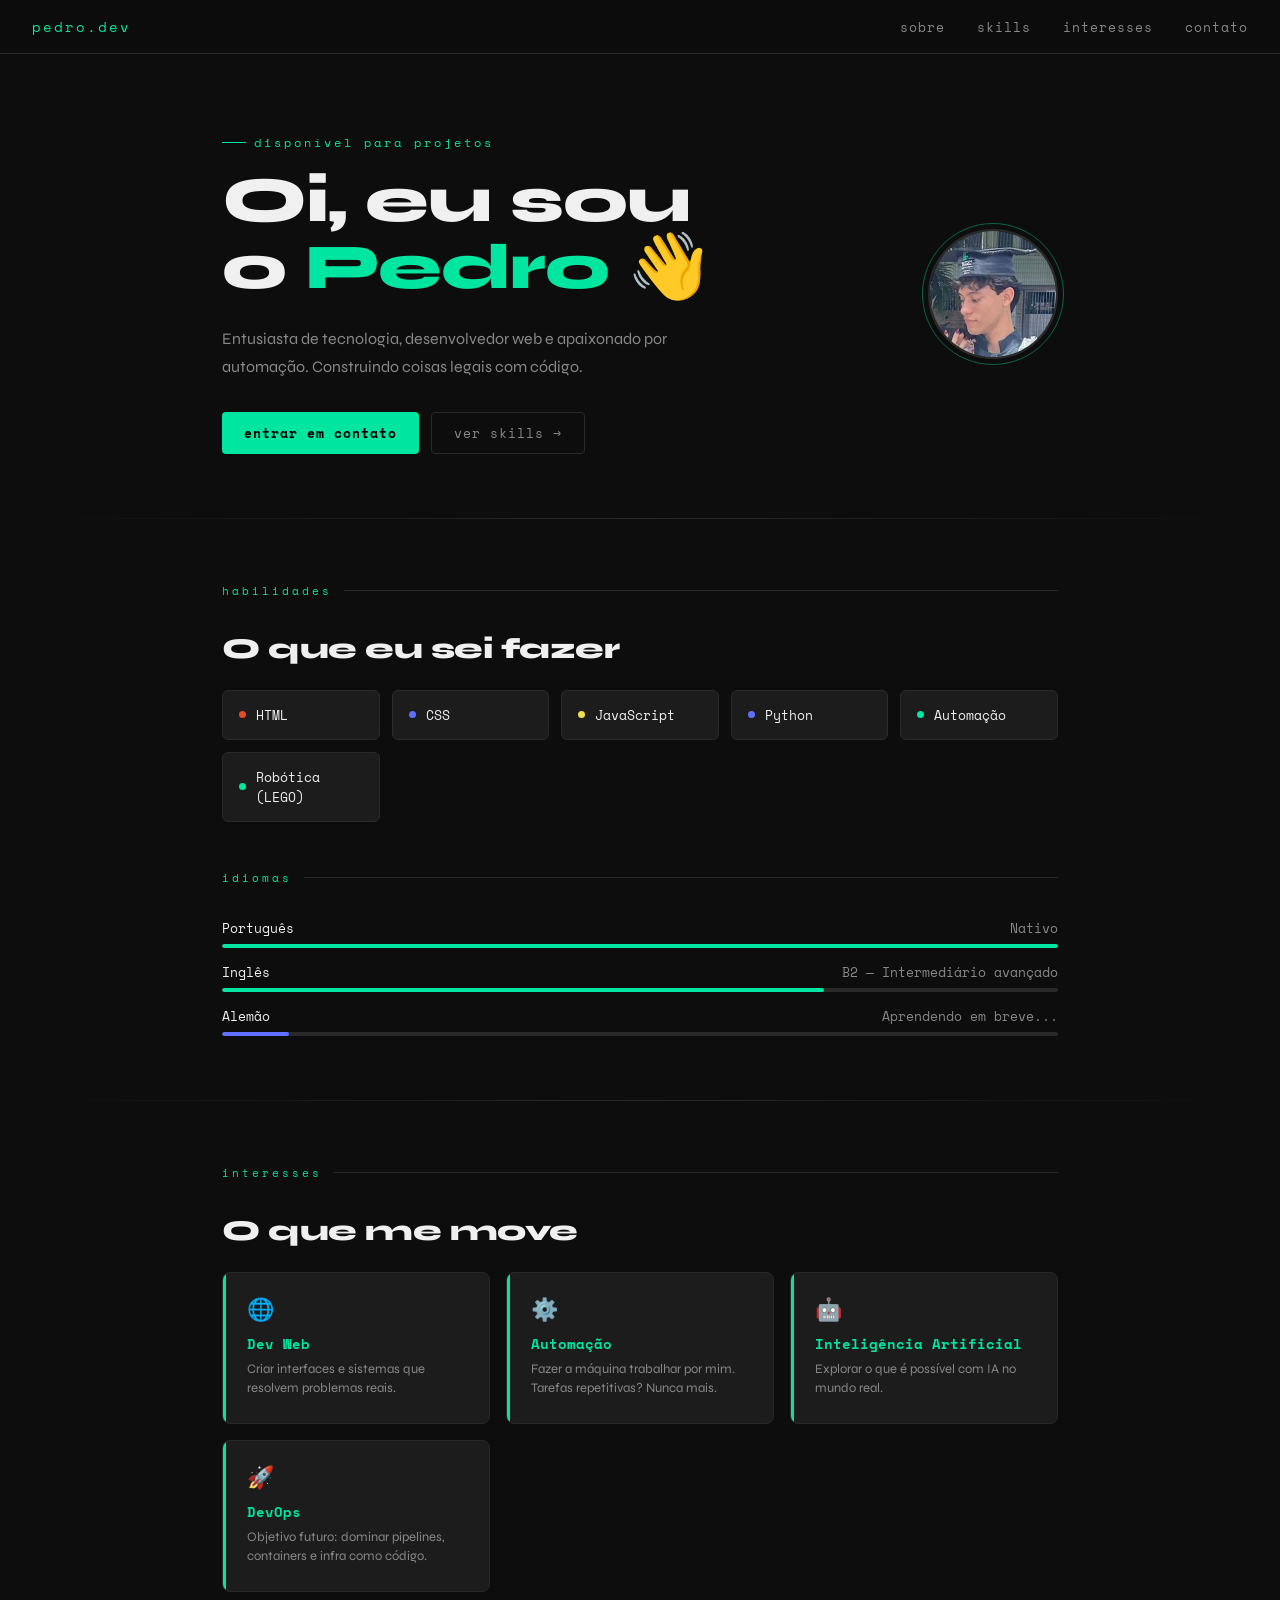
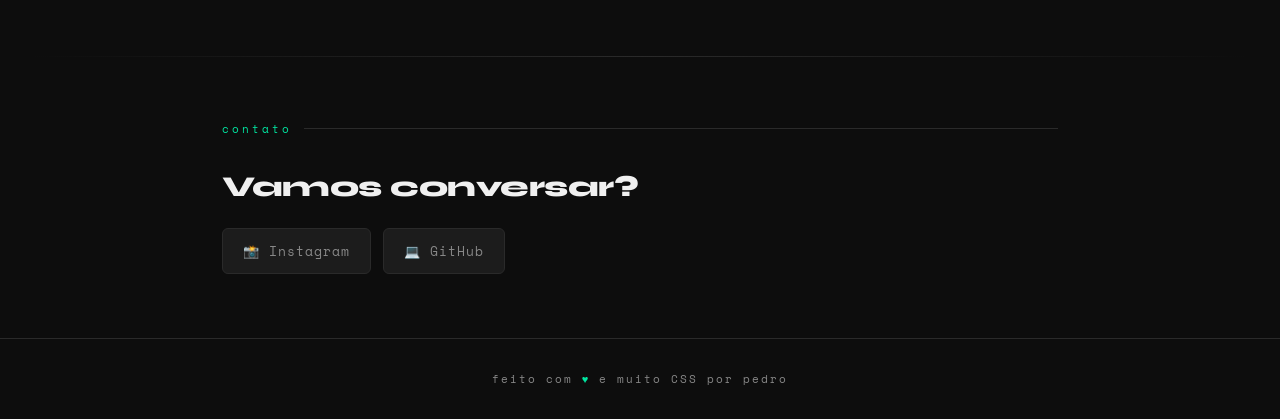
==== index.html @ e32e8731 "criaçao do p" ====
<!DOCTYPE html>
<html lang="pt-BR">
<head>
<meta charset="UTF-8">
<meta name="viewport" content="width=device-width, initial-scale=1.0">
<title>Pedro | Dev & Automação</title>
<link rel="stylesheet" href="aparencia.css">
<link href="https://fonts.googleapis.com/css2?family=Space+Mono:wght@400;700&family=Syne:wght@400;700;800&display=swap" rel="stylesheet">
</head>
<body>
 
<nav>
  <div class="nav-logo">pedro.dev</div>
  <ul class="nav-links">
    <li><a href="#sobre">sobre</a></li>
    <li><a href="#skills">skills</a></li>
    <li><a href="#interesses">interesses</a></li>
    <li><a href="#contato">contato</a></li>
  </ul>
</nav>
 
<div class="hero" id="sobre">
  <div>
    <div class="hero-tag">disponível para projetos</div>
    <h1>Oi, eu sou<br>o <span>Pedro</span> 👋</h1>
    <p class="hero-desc">Entusiasta de tecnologia, desenvolvedor web e apaixonado por automação. Construindo coisas legais com código.</p>
    <div class="btn-group">
      <a href="#contato" class="btn btn-primary">entrar em contato</a>
      <a href="#skills" class="btn btn-ghost">ver skills →</a>
    </div>
  </div>
  <div class="avatar-wrap">
    <!-- Troca o div abaixo por: <img src="sua-foto.jpg" alt="Pedro" class="avatar"> -->
    <img src="foto minha.png" alt="Pedro" class="avatar">
  </div>
</div>
 
<div class="divider"></div>
 
<section id="skills">
  <div class="section-label">habilidades</div>
  <h2>O que eu sei fazer</h2>
  <div class="skills-grid">
    <div class="skill-chip"><span class="skill-dot red"></span>HTML</div>
    <div class="skill-chip"><span class="skill-dot blue"></span>CSS</div>
    <div class="skill-chip"><span class="skill-dot yellow"></span>JavaScript</div>
    <div class="skill-chip"><span class="skill-dot blue"></span>Python</div>
    <div class="skill-chip"><span class="skill-dot"></span>Automação</div>
    <div class="skill-chip"><span class="skill-dot"></span>Robótica (LEGO)</div>
  </div>
 
  <div style="margin-top:3rem;">
    <div class="section-label">idiomas</div>
    <div class="lang-bar-wrap">
      <div class="lang-item">
        <div class="lang-meta">
          <span class="lang-name">Português</span>
          <span class="lang-level">Nativo</span>
        </div>
        <div class="lang-track"><div class="lang-fill" style="width:100%"></div></div>
      </div>
      <div class="lang-item">
        <div class="lang-meta">
          <span class="lang-name">Inglês</span>
          <span class="lang-level">B2 — Intermediário avançado</span>
        </div>
        <div class="lang-track"><div class="lang-fill" style="width:72%"></div></div>
      </div>
      <div class="lang-item">
        <div class="lang-meta">
          <span class="lang-name">Alemão</span>
          <span class="lang-level">Aprendendo em breve...</span>
        </div>
        <div class="lang-track"><div class="lang-fill blue" style="width:8%"></div></div>
      </div>
    </div>
  </div>
</section>
 
<div class="divider"></div>
 
<section id="interesses">
  <div class="section-label">interesses</div>
  <h2>O que me move</h2>
  <div class="interests-grid">
    <div class="interest-card">
      <div class="interest-icon">🌐</div>
      <h3>Dev Web</h3>
      <p>Criar interfaces e sistemas que resolvem problemas reais.</p>
    </div>
    <div class="interest-card">
      <div class="interest-icon">⚙️</div>
      <h3>Automação</h3>
      <p>Fazer a máquina trabalhar por mim. Tarefas repetitivas? Nunca mais.</p>
    </div>
    <div class="interest-card">
      <div class="interest-icon">🤖</div>
      <h3>Inteligência Artificial</h3>
      <p>Explorar o que é possível com IA no mundo real.</p>
    </div>
    <div class="interest-card">
      <div class="interest-icon">🚀</div>
      <h3>DevOps</h3>
      <p>Objetivo futuro: dominar pipelines, containers e infra como código.</p>
    </div>
  </div>
</section>
 
<div class="divider"></div>
 
<section id="contato">
  <div class="section-label">contato</div>
  <h2>Vamos conversar?</h2>
  <div class="contact-grid">
    <!-- Troca o href pelo seu link real -->
    <a href="https://www.instagram.com/peedroyx/" class="contact-link">
      📸 Instagram
    </a>
    <a href="https://github.com/byPeddro" class="contact-link">
      💻 GitHub
    </a>
  </div>
</section>
 
<footer>
  feito com <span>♥</span> e muito CSS por pedro
</footer>
 
</body>
</html>
---- aparencia.css ----
*, *::before, *::after { margin: 0; padding: 0; box-sizing: border-box; }
 
  :root {
    --bg: #0d0d0d;
    --surface: #161616;
    --card: #1c1c1c;
    --border: #2a2a2a;
    --accent: #00e5a0;
    --accent2: #5f6fff;
    --text: #f0f0f0;
    --muted: #888;
    --mono: 'Space Mono', monospace;
    --sans: 'Syne', sans-serif;
  }
 
  body {
    background: var(--bg);
    color: var(--text);
    font-family: var(--sans);
    min-height: 100vh;
  }
 
  nav {
    position: sticky;
    top: 0;
    z-index: 100;
    background: rgba(13,13,13,0.85);
    backdrop-filter: blur(12px);
    border-bottom: 1px solid var(--border);
    padding: 1rem 2rem;
    display: flex;
    align-items: center;
    justify-content: space-between;
  }
 
  .nav-logo {
    font-family: var(--mono);
    font-size: 14px;
    color: var(--accent);
    letter-spacing: 2px;
  }
 
  .nav-links {
    display: flex;
    gap: 2rem;
    list-style: none;
  }
 
  .nav-links a {
    color: var(--muted);
    text-decoration: none;
    font-size: 13px;
    font-family: var(--mono);
    letter-spacing: 1px;
    transition: color 0.2s;
  }
 
  .nav-links a:hover { color: var(--accent); }
 
  .hero {
    padding: 5rem 2rem 4rem;
    max-width: 900px;
    margin: 0 auto;
    display: grid;
    grid-template-columns: 1fr auto;
    gap: 3rem;
    align-items: center;
  }
 
  .hero-tag {
    font-family: var(--mono);
    font-size: 12px;
    color: var(--accent);
    letter-spacing: 3px;
    margin-bottom: 1rem;
    display: flex;
    align-items: center;
    gap: 8px;
  }
 
  .hero-tag::before {
    content: '';
    width: 24px;
    height: 1px;
    background: var(--accent);
    display: inline-block;
  }
 
  h1 {
    font-size: clamp(2.5rem, 6vw, 4rem);
    font-weight: 800;
    line-height: 1.05;
    letter-spacing: -1px;
    margin-bottom: 1.5rem;
  }
 
  h1 span { color: var(--accent); }
 
  .hero-desc {
    color: var(--muted);
    font-size: 16px;
    line-height: 1.7;
    max-width: 480px;
    margin-bottom: 2rem;
  }
 
  .avatar-wrap { position: relative; }
 
  .avatar-wrap::before {
    content: '';
    position: absolute;
    inset: -6px;
    border: 1.5px solid var(--accent);
    border-radius: 50%;
    opacity: 0.4;
    animation: pulse 3s ease-in-out infinite;
  }
 
  @keyframes pulse {
    0%, 100% { transform: scale(1); opacity: 0.4; }
    50% { transform: scale(1.04); opacity: 0.8; }
  }
 
  .avatar {
    width: 130px;
    height: 130px;
    border-radius: 50%;
    object-fit: cover;
    border: 2px solid var(--border);
    display: block;
  }
 
  .avatar-placeholder {
    width: 130px;
    height: 130px;
    border-radius: 50%;
    background: var(--card);
    border: 2px solid var(--border);
    display: flex;
    align-items: center;
    justify-content: center;
    font-size: 40px;
    font-weight: 800;
    color: var(--accent);
    font-family: var(--mono);
  }
 
  .btn-group {
    display: flex;
    gap: 12px;
    flex-wrap: wrap;
  }
 
  .btn {
    display: inline-flex;
    align-items: center;
    gap: 8px;
    padding: 10px 22px;
    border-radius: 4px;
    font-family: var(--mono);
    font-size: 13px;
    letter-spacing: 1px;
    text-decoration: none;
    transition: all 0.2s;
    cursor: pointer;
    border: none;
  }
 
  .btn-primary {
    background: var(--accent);
    color: #000;
    font-weight: 700;
  }
 
  .btn-primary:hover {
    background: #00ffb3;
    transform: translateY(-1px);
  }
 
  .btn-ghost {
    background: transparent;
    color: var(--muted);
    border: 1px solid var(--border);
  }
 
  .btn-ghost:hover {
    border-color: var(--accent);
    color: var(--accent);
    transform: translateY(-1px);
  }
 
  .divider {
    height: 1px;
    background: linear-gradient(to right, transparent, var(--border), transparent);
    margin: 0 2rem;
  }
 
  section {
    max-width: 900px;
    margin: 0 auto;
    padding: 4rem 2rem;
  }
 
  .section-label {
    font-family: var(--mono);
    font-size: 11px;
    color: var(--accent);
    letter-spacing: 3px;
    margin-bottom: 2rem;
    display: flex;
    align-items: center;
    gap: 12px;
  }
 
  .section-label::after {
    content: '';
    flex: 1;
    height: 1px;
    background: var(--border);
  }
 
  h2 {
    font-size: 1.8rem;
    font-weight: 800;
    margin-bottom: 1.5rem;
    letter-spacing: -0.5px;
  }
 
  .skills-grid {
    display: grid;
    grid-template-columns: repeat(auto-fit, minmax(140px, 1fr));
    gap: 12px;
  }
 
  .skill-chip {
    background: var(--card);
    border: 1px solid var(--border);
    border-radius: 6px;
    padding: 14px 16px;
    font-family: var(--mono);
    font-size: 13px;
    color: var(--text);
    display: flex;
    align-items: center;
    gap: 10px;
    transition: border-color 0.2s, transform 0.2s;
  }
 
  .skill-chip:hover {
    border-color: var(--accent);
    transform: translateY(-2px);
  }
 
  .skill-dot {
    width: 7px;
    height: 7px;
    border-radius: 50%;
    background: var(--accent);
    flex-shrink: 0;
  }
 
  .skill-dot.blue { background: var(--accent2); }
  .skill-dot.yellow { background: #f0db4f; }
  .skill-dot.red { background: #e34c26; }
 
  .interests-grid {
    display: grid;
    grid-template-columns: repeat(auto-fit, minmax(220px, 1fr));
    gap: 16px;
  }
 
  .interest-card {
    background: var(--card);
    border: 1px solid var(--border);
    border-radius: 8px;
    padding: 1.5rem;
    transition: border-color 0.2s, transform 0.2s;
    position: relative;
    overflow: hidden;
  }
 
  .interest-card::before {
    content: '';
    position: absolute;
    top: 0; left: 0;
    width: 3px;
    height: 100%;
    background: var(--accent);
  }
 
  .interest-card:hover {
    border-color: var(--accent);
    transform: translateY(-2px);
  }
 
  .interest-icon { font-size: 22px; margin-bottom: 10px; }
 
  .interest-card h3 {
    font-size: 14px;
    font-weight: 700;
    margin-bottom: 6px;
    font-family: var(--mono);
    color: var(--accent);
  }
 
  .interest-card p {
    font-size: 13px;
    color: var(--muted);
    line-height: 1.5;
  }
 
  .lang-bar-wrap {
    display: flex;
    flex-direction: column;
    gap: 14px;
  }
 
  .lang-item { display: flex; flex-direction: column; gap: 6px; }
 
  .lang-meta {
    display: flex;
    justify-content: space-between;
    font-family: var(--mono);
    font-size: 13px;
  }
 
  .lang-name { color: var(--text); }
  .lang-level { color: var(--muted); }
 
  .lang-track {
    height: 4px;
    background: var(--border);
    border-radius: 2px;
    overflow: hidden;
  }
 
  .lang-fill {
    height: 100%;
    border-radius: 2px;
    background: var(--accent);
    transform-origin: left;
    animation: fillIn 1s ease forwards;
  }
 
  .lang-fill.blue { background: var(--accent2); }
 
  @keyframes fillIn {
    from { transform: scaleX(0); }
    to { transform: scaleX(1); }
  }
 
  .contact-grid {
    display: flex;
    gap: 12px;
    flex-wrap: wrap;
  }
 
  .contact-link {
    display: inline-flex;
    align-items: center;
    gap: 10px;
    padding: 12px 20px;
    background: var(--card);
    border: 1px solid var(--border);
    border-radius: 6px;
    color: var(--muted);
    text-decoration: none;
    font-family: var(--mono);
    font-size: 13px;
    letter-spacing: 1px;
    transition: all 0.2s;
  }
 
  .contact-link:hover {
    border-color: var(--accent);
    color: var(--accent);
    transform: translateY(-2px);
  }
 
  footer {
    border-top: 1px solid var(--border);
    padding: 2rem;
    text-align: center;
    font-family: var(--mono);
    font-size: 11px;
    color: var(--muted);
    letter-spacing: 2px;
  }
 
  footer span { color: var(--accent); }
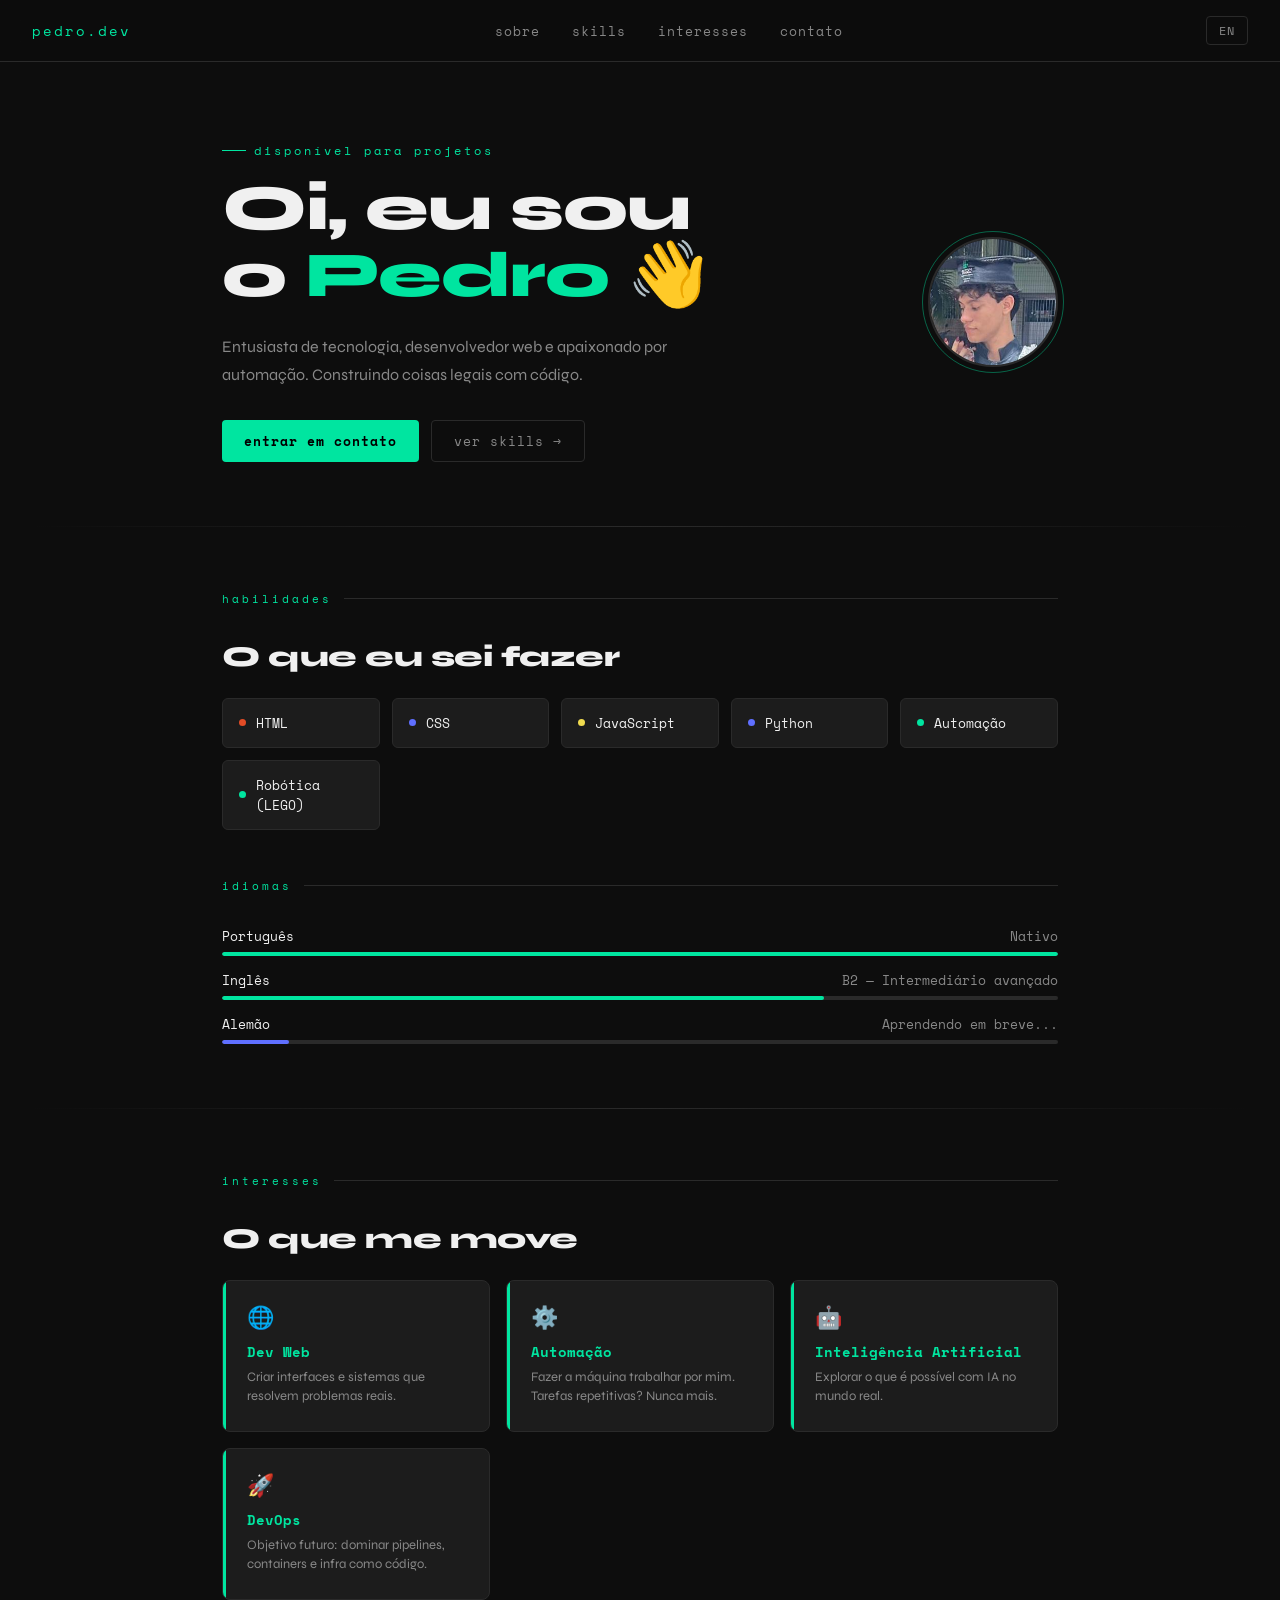
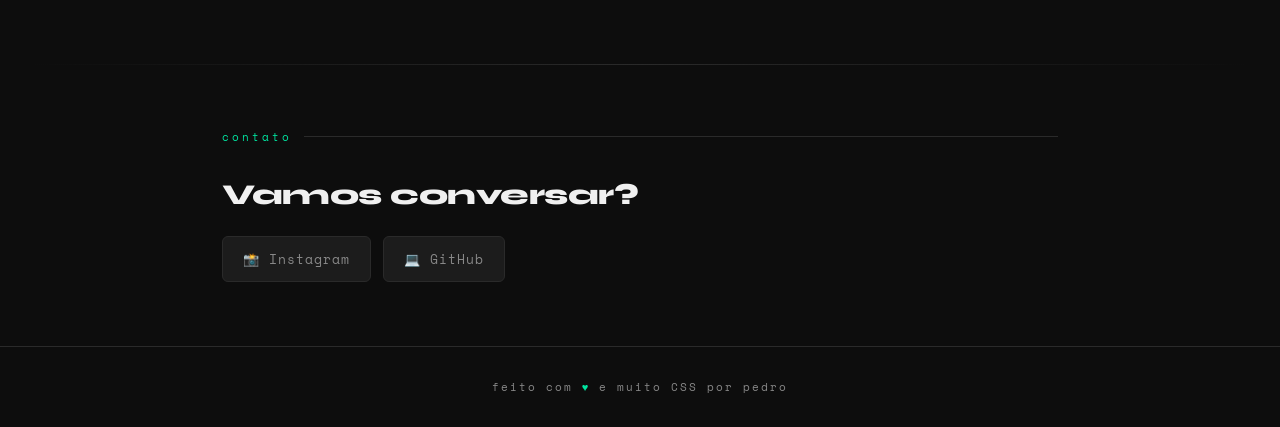
==== commit b737604f: "adiciona site com traducao PT/EN" ====
--- a/index.html
+++ b/index.html
@@ -1,131 +1,132 @@
-<!DOCTYPE html>
-<html lang="pt-BR">
-<head>
-<meta charset="UTF-8">
-<meta name="viewport" content="width=device-width, initial-scale=1.0">
-<title>Pedro | Dev & Automação</title>
-<link rel="stylesheet" href="aparencia.css">
-<link href="https://fonts.googleapis.com/css2?family=Space+Mono:wght@400;700&family=Syne:wght@400;700;800&display=swap" rel="stylesheet">
-</head>
-<body>
- 
-<nav>
-  <div class="nav-logo">pedro.dev</div>
-  <ul class="nav-links">
-    <li><a href="#sobre">sobre</a></li>
-    <li><a href="#skills">skills</a></li>
-    <li><a href="#interesses">interesses</a></li>
-    <li><a href="#contato">contato</a></li>
-  </ul>
-</nav>
- 
-<div class="hero" id="sobre">
-  <div>
-    <div class="hero-tag">disponível para projetos</div>
-    <h1>Oi, eu sou<br>o <span>Pedro</span> 👋</h1>
-    <p class="hero-desc">Entusiasta de tecnologia, desenvolvedor web e apaixonado por automação. Construindo coisas legais com código.</p>
-    <div class="btn-group">
-      <a href="#contato" class="btn btn-primary">entrar em contato</a>
-      <a href="#skills" class="btn btn-ghost">ver skills →</a>
-    </div>
-  </div>
-  <div class="avatar-wrap">
-    <!-- Troca o div abaixo por: <img src="sua-foto.jpg" alt="Pedro" class="avatar"> -->
-    <img src="foto minha.png" alt="Pedro" class="avatar">
-  </div>
-</div>
- 
-<div class="divider"></div>
- 
-<section id="skills">
-  <div class="section-label">habilidades</div>
-  <h2>O que eu sei fazer</h2>
-  <div class="skills-grid">
-    <div class="skill-chip"><span class="skill-dot red"></span>HTML</div>
-    <div class="skill-chip"><span class="skill-dot blue"></span>CSS</div>
-    <div class="skill-chip"><span class="skill-dot yellow"></span>JavaScript</div>
-    <div class="skill-chip"><span class="skill-dot blue"></span>Python</div>
-    <div class="skill-chip"><span class="skill-dot"></span>Automação</div>
-    <div class="skill-chip"><span class="skill-dot"></span>Robótica (LEGO)</div>
-  </div>
- 
-  <div style="margin-top:3rem;">
-    <div class="section-label">idiomas</div>
-    <div class="lang-bar-wrap">
-      <div class="lang-item">
-        <div class="lang-meta">
-          <span class="lang-name">Português</span>
-          <span class="lang-level">Nativo</span>
-        </div>
-        <div class="lang-track"><div class="lang-fill" style="width:100%"></div></div>
-      </div>
-      <div class="lang-item">
-        <div class="lang-meta">
-          <span class="lang-name">Inglês</span>
-          <span class="lang-level">B2 — Intermediário avançado</span>
-        </div>
-        <div class="lang-track"><div class="lang-fill" style="width:72%"></div></div>
-      </div>
-      <div class="lang-item">
-        <div class="lang-meta">
-          <span class="lang-name">Alemão</span>
-          <span class="lang-level">Aprendendo em breve...</span>
-        </div>
-        <div class="lang-track"><div class="lang-fill blue" style="width:8%"></div></div>
-      </div>
-    </div>
-  </div>
-</section>
- 
-<div class="divider"></div>
- 
-<section id="interesses">
-  <div class="section-label">interesses</div>
-  <h2>O que me move</h2>
-  <div class="interests-grid">
-    <div class="interest-card">
-      <div class="interest-icon">🌐</div>
-      <h3>Dev Web</h3>
-      <p>Criar interfaces e sistemas que resolvem problemas reais.</p>
-    </div>
-    <div class="interest-card">
-      <div class="interest-icon">⚙️</div>
-      <h3>Automação</h3>
-      <p>Fazer a máquina trabalhar por mim. Tarefas repetitivas? Nunca mais.</p>
-    </div>
-    <div class="interest-card">
-      <div class="interest-icon">🤖</div>
-      <h3>Inteligência Artificial</h3>
-      <p>Explorar o que é possível com IA no mundo real.</p>
-    </div>
-    <div class="interest-card">
-      <div class="interest-icon">🚀</div>
-      <h3>DevOps</h3>
-      <p>Objetivo futuro: dominar pipelines, containers e infra como código.</p>
-    </div>
-  </div>
-</section>
- 
-<div class="divider"></div>
- 
-<section id="contato">
-  <div class="section-label">contato</div>
-  <h2>Vamos conversar?</h2>
-  <div class="contact-grid">
-    <!-- Troca o href pelo seu link real -->
-    <a href="https://www.instagram.com/peedroyx/" class="contact-link">
-      📸 Instagram
-    </a>
-    <a href="https://github.com/byPeddro" class="contact-link">
-      💻 GitHub
-    </a>
-  </div>
-</section>
- 
-<footer>
-  feito com <span>♥</span> e muito CSS por pedro
-</footer>
- 
-</body>
-</html>
+<!DOCTYPE html>
+<html lang="pt-BR">
+<head>
+<meta charset="UTF-8">
+<meta name="viewport" content="width=device-width, initial-scale=1.0">
+<title>Pedro | Dev & Automação</title>
+<link rel="stylesheet" href="aparencia.css">
+<link href="https://fonts.googleapis.com/css2?family=Space+Mono:wght@400;700&family=Syne:wght@400;700;800&display=swap" rel="stylesheet">
+</head>
+<body>
+<nav>
+  <div class="nav-logo">pedro.dev</div>
+  <ul class="nav-links">
+    <li><a href="#sobre">sobre</a></li>
+    <li><a href="#skills">skills</a></li>
+    <li><a href="#interesses">interesses</a></li>
+    <li><a href="#contato">contato</a></li>
+  </ul>
+  <button class="lang-toggle" onclick="toggleLang()">EN</button>
+</nav>
+ 
+<div class="hero" id="sobre">
+  <div>
+    <div class="hero-tag">disponível para projetos</div>
+    <h1>Oi, eu sou<br>o <span>Pedro</span> 👋</h1>
+    <p class="hero-desc">Entusiasta de tecnologia, desenvolvedor web e apaixonado por automação. Construindo coisas legais com código.</p>
+    <div class="btn-group">
+      <a href="#contato" class="btn btn-primary">entrar em contato</a>
+      <a href="#skills" class="btn btn-ghost">ver skills →</a>
+    </div>
+  </div>
+  <div class="avatar-wrap">
+    <!-- Troca o div abaixo por: <img src="sua-foto.jpg" alt="Pedro" class="avatar"> -->
+    <img src="foto minha.png" alt="Pedro" class="avatar">
+  </div>
+</div>
+ 
+<div class="divider"></div>
+ 
+<section id="skills">
+  <div class="section-label">habilidades</div>
+  <h2>O que eu sei fazer</h2>
+  <div class="skills-grid">
+    <div class="skill-chip"><span class="skill-dot red"></span>HTML</div>
+    <div class="skill-chip"><span class="skill-dot blue"></span>CSS</div>
+    <div class="skill-chip"><span class="skill-dot yellow"></span>JavaScript</div>
+    <div class="skill-chip"><span class="skill-dot blue"></span>Python</div>
+    <div class="skill-chip"><span class="skill-dot"></span>Automação</div>
+    <div class="skill-chip"><span class="skill-dot"></span>Robótica (LEGO)</div>
+  </div>
+ 
+  <div style="margin-top:3rem;">
+    <div class="section-label">idiomas</div>
+    <div class="lang-bar-wrap">
+      <div class="lang-item">
+        <div class="lang-meta">
+          <span class="lang-name">Português</span>
+          <span class="lang-level">Nativo</span>
+        </div>
+        <div class="lang-track"><div class="lang-fill" style="width:100%"></div></div>
+      </div>
+      <div class="lang-item">
+        <div class="lang-meta">
+          <span class="lang-name">Inglês</span>
+          <span class="lang-level">B2 — Intermediário avançado</span>
+        </div>
+        <div class="lang-track"><div class="lang-fill" style="width:72%"></div></div>
+      </div>
+      <div class="lang-item">
+        <div class="lang-meta">
+          <span class="lang-name">Alemão</span>
+          <span class="lang-level">Aprendendo em breve...</span>
+        </div>
+        <div class="lang-track"><div class="lang-fill blue" style="width:8%"></div></div>
+      </div>
+    </div>
+  </div>
+</section>
+ 
+<div class="divider"></div>
+ 
+<section id="interesses">
+  <div class="section-label">interesses</div>
+  <h2>O que me move</h2>
+  <div class="interests-grid">
+    <div class="interest-card">
+      <div class="interest-icon">🌐</div>
+      <h3>Dev Web</h3>
+      <p>Criar interfaces e sistemas que resolvem problemas reais.</p>
+    </div>
+    <div class="interest-card">
+      <div class="interest-icon">⚙️</div>
+      <h3>Automação</h3>
+      <p>Fazer a máquina trabalhar por mim. Tarefas repetitivas? Nunca mais.</p>
+    </div>
+    <div class="interest-card">
+      <div class="interest-icon">🤖</div>
+      <h3>Inteligência Artificial</h3>
+      <p>Explorar o que é possível com IA no mundo real.</p>
+    </div>
+    <div class="interest-card">
+      <div class="interest-icon">🚀</div>
+      <h3>DevOps</h3>
+      <p>Objetivo futuro: dominar pipelines, containers e infra como código.</p>
+    </div>
+  </div>
+</section>
+ 
+<div class="divider"></div>
+ 
+<section id="contato">
+  <div class="section-label">contato</div>
+  <h2>Vamos conversar?</h2>
+  <div class="contact-grid">
+    <!-- Troca o href pelo seu link real -->
+    <a href="https://www.instagram.com/peedroyx/" class="contact-link">
+      📸 Instagram
+    </a>
+    <a href="https://github.com/byPeddro" class="contact-link">
+      💻 GitHub
+    </a>
+  </div>
+</section>
+ 
+<footer>
+  feito com <span>♥</span> e muito CSS por pedro
+</footer>
+ 
+<script src="traducao.js"></script>
+</body>
+</html>
  
--- a/aparencia.css
+++ b/aparencia.css
@@ -1,391 +1,408 @@
-
-  *, *::before, *::after { margin: 0; padding: 0; box-sizing: border-box; }
- 
-  :root {
-    --bg: #0d0d0d;
-    --surface: #161616;
-    --card: #1c1c1c;
-    --border: #2a2a2a;
-    --accent: #00e5a0;
-    --accent2: #5f6fff;
-    --text: #f0f0f0;
-    --muted: #888;
-    --mono: 'Space Mono', monospace;
-    --sans: 'Syne', sans-serif;
-  }
- 
-  body {
-    background: var(--bg);
-    color: var(--text);
-    font-family: var(--sans);
-    min-height: 100vh;
-  }
- 
-  nav {
-    position: sticky;
-    top: 0;
-    z-index: 100;
-    background: rgba(13,13,13,0.85);
-    backdrop-filter: blur(12px);
-    border-bottom: 1px solid var(--border);
-    padding: 1rem 2rem;
-    display: flex;
-    align-items: center;
-    justify-content: space-between;
-  }
- 
-  .nav-logo {
-    font-family: var(--mono);
-    font-size: 14px;
-    color: var(--accent);
-    letter-spacing: 2px;
-  }
- 
-  .nav-links {
-    display: flex;
-    gap: 2rem;
-    list-style: none;
-  }
- 
-  .nav-links a {
-    color: var(--muted);
-    text-decoration: none;
-    font-size: 13px;
-    font-family: var(--mono);
-    letter-spacing: 1px;
-    transition: color 0.2s;
-  }
- 
-  .nav-links a:hover { color: var(--accent); }
- 
-  .hero {
-    padding: 5rem 2rem 4rem;
-    max-width: 900px;
-    margin: 0 auto;
-    display: grid;
-    grid-template-columns: 1fr auto;
-    gap: 3rem;
-    align-items: center;
-  }
- 
-  .hero-tag {
-    font-family: var(--mono);
-    font-size: 12px;
-    color: var(--accent);
-    letter-spacing: 3px;
-    margin-bottom: 1rem;
-    display: flex;
-    align-items: center;
-    gap: 8px;
-  }
- 
-  .hero-tag::before {
-    content: '';
-    width: 24px;
-    height: 1px;
-    background: var(--accent);
-    display: inline-block;
-  }
- 
-  h1 {
-    font-size: clamp(2.5rem, 6vw, 4rem);
-    font-weight: 800;
-    line-height: 1.05;
-    letter-spacing: -1px;
-    margin-bottom: 1.5rem;
-  }
- 
-  h1 span { color: var(--accent); }
- 
-  .hero-desc {
-    color: var(--muted);
-    font-size: 16px;
-    line-height: 1.7;
-    max-width: 480px;
-    margin-bottom: 2rem;
-  }
- 
-  .avatar-wrap { position: relative; }
- 
-  .avatar-wrap::before {
-    content: '';
-    position: absolute;
-    inset: -6px;
-    border: 1.5px solid var(--accent);
-    border-radius: 50%;
-    opacity: 0.4;
-    animation: pulse 3s ease-in-out infinite;
-  }
- 
-  @keyframes pulse {
-    0%, 100% { transform: scale(1); opacity: 0.4; }
-    50% { transform: scale(1.04); opacity: 0.8; }
-  }
- 
-  .avatar {
-    width: 130px;
-    height: 130px;
-    border-radius: 50%;
-    object-fit: cover;
-    border: 2px solid var(--border);
-    display: block;
-  }
- 
-  .avatar-placeholder {
-    width: 130px;
-    height: 130px;
-    border-radius: 50%;
-    background: var(--card);
-    border: 2px solid var(--border);
-    display: flex;
-    align-items: center;
-    justify-content: center;
-    font-size: 40px;
-    font-weight: 800;
-    color: var(--accent);
-    font-family: var(--mono);
-  }
- 
-  .btn-group {
-    display: flex;
-    gap: 12px;
-    flex-wrap: wrap;
-  }
- 
-  .btn {
-    display: inline-flex;
-    align-items: center;
-    gap: 8px;
-    padding: 10px 22px;
-    border-radius: 4px;
-    font-family: var(--mono);
-    font-size: 13px;
-    letter-spacing: 1px;
-    text-decoration: none;
-    transition: all 0.2s;
-    cursor: pointer;
-    border: none;
-  }
- 
-  .btn-primary {
-    background: var(--accent);
-    color: #000;
-    font-weight: 700;
-  }
- 
-  .btn-primary:hover {
-    background: #00ffb3;
-    transform: translateY(-1px);
-  }
- 
-  .btn-ghost {
-    background: transparent;
-    color: var(--muted);
-    border: 1px solid var(--border);
-  }
- 
-  .btn-ghost:hover {
-    border-color: var(--accent);
-    color: var(--accent);
-    transform: translateY(-1px);
-  }
- 
-  .divider {
-    height: 1px;
-    background: linear-gradient(to right, transparent, var(--border), transparent);
-    margin: 0 2rem;
-  }
- 
-  section {
-    max-width: 900px;
-    margin: 0 auto;
-    padding: 4rem 2rem;
-  }
- 
-  .section-label {
-    font-family: var(--mono);
-    font-size: 11px;
-    color: var(--accent);
-    letter-spacing: 3px;
-    margin-bottom: 2rem;
-    display: flex;
-    align-items: center;
-    gap: 12px;
-  }
- 
-  .section-label::after {
-    content: '';
-    flex: 1;
-    height: 1px;
-    background: var(--border);
-  }
- 
-  h2 {
-    font-size: 1.8rem;
-    font-weight: 800;
-    margin-bottom: 1.5rem;
-    letter-spacing: -0.5px;
-  }
- 
-  .skills-grid {
-    display: grid;
-    grid-template-columns: repeat(auto-fit, minmax(140px, 1fr));
-    gap: 12px;
-  }
- 
-  .skill-chip {
-    background: var(--card);
-    border: 1px solid var(--border);
-    border-radius: 6px;
-    padding: 14px 16px;
-    font-family: var(--mono);
-    font-size: 13px;
-    color: var(--text);
-    display: flex;
-    align-items: center;
-    gap: 10px;
-    transition: border-color 0.2s, transform 0.2s;
-  }
- 
-  .skill-chip:hover {
-    border-color: var(--accent);
-    transform: translateY(-2px);
-  }
- 
-  .skill-dot {
-    width: 7px;
-    height: 7px;
-    border-radius: 50%;
-    background: var(--accent);
-    flex-shrink: 0;
-  }
- 
-  .skill-dot.blue { background: var(--accent2); }
-  .skill-dot.yellow { background: #f0db4f; }
-  .skill-dot.red { background: #e34c26; }
- 
-  .interests-grid {
-    display: grid;
-    grid-template-columns: repeat(auto-fit, minmax(220px, 1fr));
-    gap: 16px;
-  }
- 
-  .interest-card {
-    background: var(--card);
-    border: 1px solid var(--border);
-    border-radius: 8px;
-    padding: 1.5rem;
-    transition: border-color 0.2s, transform 0.2s;
-    position: relative;
-    overflow: hidden;
-  }
- 
-  .interest-card::before {
-    content: '';
-    position: absolute;
-    top: 0; left: 0;
-    width: 3px;
-    height: 100%;
-    background: var(--accent);
-  }
- 
-  .interest-card:hover {
-    border-color: var(--accent);
-    transform: translateY(-2px);
-  }
- 
-  .interest-icon { font-size: 22px; margin-bottom: 10px; }
- 
-  .interest-card h3 {
-    font-size: 14px;
-    font-weight: 700;
-    margin-bottom: 6px;
-    font-family: var(--mono);
-    color: var(--accent);
-  }
- 
-  .interest-card p {
-    font-size: 13px;
-    color: var(--muted);
-    line-height: 1.5;
-  }
- 
-  .lang-bar-wrap {
-    display: flex;
-    flex-direction: column;
-    gap: 14px;
-  }
- 
-  .lang-item { display: flex; flex-direction: column; gap: 6px; }
- 
-  .lang-meta {
-    display: flex;
-    justify-content: space-between;
-    font-family: var(--mono);
-    font-size: 13px;
-  }
- 
-  .lang-name { color: var(--text); }
-  .lang-level { color: var(--muted); }
- 
-  .lang-track {
-    height: 4px;
-    background: var(--border);
-    border-radius: 2px;
-    overflow: hidden;
-  }
- 
-  .lang-fill {
-    height: 100%;
-    border-radius: 2px;
-    background: var(--accent);
-    transform-origin: left;
-    animation: fillIn 1s ease forwards;
-  }
- 
-  .lang-fill.blue { background: var(--accent2); }
- 
-  @keyframes fillIn {
-    from { transform: scaleX(0); }
-    to { transform: scaleX(1); }
-  }
- 
-  .contact-grid {
-    display: flex;
-    gap: 12px;
-    flex-wrap: wrap;
-  }
- 
-  .contact-link {
-    display: inline-flex;
-    align-items: center;
-    gap: 10px;
-    padding: 12px 20px;
-    background: var(--card);
-    border: 1px solid var(--border);
-    border-radius: 6px;
-    color: var(--muted);
-    text-decoration: none;
-    font-family: var(--mono);
-    font-size: 13px;
-    letter-spacing: 1px;
-    transition: all 0.2s;
-  }
- 
-  .contact-link:hover {
-    border-color: var(--accent);
-    color: var(--accent);
-    transform: translateY(-2px);
-  }
- 
-  footer {
-    border-top: 1px solid var(--border);
-    padding: 2rem;
-    text-align: center;
-    font-family: var(--mono);
-    font-size: 11px;
-    color: var(--muted);
-    letter-spacing: 2px;
-  }
- 
+
+  *, *::before, *::after { margin: 0; padding: 0; box-sizing: border-box; }
+ 
+  :root {
+    --bg: #0d0d0d;
+    --surface: #161616;
+    --card: #1c1c1c;
+    --border: #2a2a2a;
+    --accent: #00e5a0;
+    --accent2: #5f6fff;
+    --text: #f0f0f0;
+    --muted: #888;
+    --mono: 'Space Mono', monospace;
+    --sans: 'Syne', sans-serif;
+  }
+ 
+  body {
+    background: var(--bg);
+    color: var(--text);
+    font-family: var(--sans);
+    min-height: 100vh;
+  }
+ 
+  nav {
+    position: sticky;
+    top: 0;
+    z-index: 100;
+    background: rgba(13,13,13,0.85);
+    backdrop-filter: blur(12px);
+    border-bottom: 1px solid var(--border);
+    padding: 1rem 2rem;
+    display: flex;
+    align-items: center;
+    justify-content: space-between;
+  }
+ 
+  .nav-logo {
+    font-family: var(--mono);
+    font-size: 14px;
+    color: var(--accent);
+    letter-spacing: 2px;
+  }
+ 
+  .nav-links {
+    display: flex;
+    gap: 2rem;
+    list-style: none;
+  }
+ 
+  .nav-links a {
+    color: var(--muted);
+    text-decoration: none;
+    font-size: 13px;
+    font-family: var(--mono);
+    letter-spacing: 1px;
+    transition: color 0.2s;
+  }
+ 
+  .nav-links a:hover { color: var(--accent); }
+  
+  .lang-toggle {
+  background: transparent;
+  border: 1px solid var(--border);
+  color: var(--muted);
+  font-family: 'Space Mono', monospace;
+  font-size: 12px;
+  letter-spacing: 1px;
+  padding: 5px 12px;
+  border-radius: 4px;
+  cursor: pointer;
+  transition: all 0.2s;
+}
+
+.lang-toggle:hover {
+  border-color: var(--accent);
+  color: var(--accent);
+}
+  .hero {
+    padding: 5rem 2rem 4rem;
+    max-width: 900px;
+    margin: 0 auto;
+    display: grid;
+    grid-template-columns: 1fr auto;
+    gap: 3rem;
+    align-items: center;
+  }
+ 
+  .hero-tag {
+    font-family: var(--mono);
+    font-size: 12px;
+    color: var(--accent);
+    letter-spacing: 3px;
+    margin-bottom: 1rem;
+    display: flex;
+    align-items: center;
+    gap: 8px;
+  }
+ 
+  .hero-tag::before {
+    content: '';
+    width: 24px;
+    height: 1px;
+    background: var(--accent);
+    display: inline-block;
+  }
+ 
+  h1 {
+    font-size: clamp(2.5rem, 6vw, 4rem);
+    font-weight: 800;
+    line-height: 1.05;
+    letter-spacing: -1px;
+    margin-bottom: 1.5rem;
+  }
+ 
+  h1 span { color: var(--accent); }
+ 
+  .hero-desc {
+    color: var(--muted);
+    font-size: 16px;
+    line-height: 1.7;
+    max-width: 480px;
+    margin-bottom: 2rem;
+  }
+ 
+  .avatar-wrap { position: relative; }
+ 
+  .avatar-wrap::before {
+    content: '';
+    position: absolute;
+    inset: -6px;
+    border: 1.5px solid var(--accent);
+    border-radius: 50%;
+    opacity: 0.4;
+    animation: pulse 3s ease-in-out infinite;
+  }
+ 
+  @keyframes pulse {
+    0%, 100% { transform: scale(1); opacity: 0.4; }
+    50% { transform: scale(1.04); opacity: 0.8; }
+  }
+ 
+  .avatar {
+    width: 130px;
+    height: 130px;
+    border-radius: 50%;
+    object-fit: cover;
+    border: 2px solid var(--border);
+    display: block;
+  }
+ 
+  .avatar-placeholder {
+    width: 130px;
+    height: 130px;
+    border-radius: 50%;
+    background: var(--card);
+    border: 2px solid var(--border);
+    display: flex;
+    align-items: center;
+    justify-content: center;
+    font-size: 40px;
+    font-weight: 800;
+    color: var(--accent);
+    font-family: var(--mono);
+  }
+ 
+  .btn-group {
+    display: flex;
+    gap: 12px;
+    flex-wrap: wrap;
+  }
+ 
+  .btn {
+    display: inline-flex;
+    align-items: center;
+    gap: 8px;
+    padding: 10px 22px;
+    border-radius: 4px;
+    font-family: var(--mono);
+    font-size: 13px;
+    letter-spacing: 1px;
+    text-decoration: none;
+    transition: all 0.2s;
+    cursor: pointer;
+    border: none;
+  }
+ 
+  .btn-primary {
+    background: var(--accent);
+    color: #000;
+    font-weight: 700;
+  }
+ 
+  .btn-primary:hover {
+    background: #00ffb3;
+    transform: translateY(-1px);
+  }
+ 
+  .btn-ghost {
+    background: transparent;
+    color: var(--muted);
+    border: 1px solid var(--border);
+  }
+ 
+  .btn-ghost:hover {
+    border-color: var(--accent);
+    color: var(--accent);
+    transform: translateY(-1px);
+  }
+ 
+  .divider {
+    height: 1px;
+    background: linear-gradient(to right, transparent, var(--border), transparent);
+    margin: 0 2rem;
+  }
+ 
+  section {
+    max-width: 900px;
+    margin: 0 auto;
+    padding: 4rem 2rem;
+  }
+ 
+  .section-label {
+    font-family: var(--mono);
+    font-size: 11px;
+    color: var(--accent);
+    letter-spacing: 3px;
+    margin-bottom: 2rem;
+    display: flex;
+    align-items: center;
+    gap: 12px;
+  }
+ 
+  .section-label::after {
+    content: '';
+    flex: 1;
+    height: 1px;
+    background: var(--border);
+  }
+ 
+  h2 {
+    font-size: 1.8rem;
+    font-weight: 800;
+    margin-bottom: 1.5rem;
+    letter-spacing: -0.5px;
+  }
+ 
+  .skills-grid {
+    display: grid;
+    grid-template-columns: repeat(auto-fit, minmax(140px, 1fr));
+    gap: 12px;
+  }
+ 
+  .skill-chip {
+    background: var(--card);
+    border: 1px solid var(--border);
+    border-radius: 6px;
+    padding: 14px 16px;
+    font-family: var(--mono);
+    font-size: 13px;
+    color: var(--text);
+    display: flex;
+    align-items: center;
+    gap: 10px;
+    transition: border-color 0.2s, transform 0.2s;
+  }
+ 
+  .skill-chip:hover {
+    border-color: var(--accent);
+    transform: translateY(-2px);
+  }
+ 
+  .skill-dot {
+    width: 7px;
+    height: 7px;
+    border-radius: 50%;
+    background: var(--accent);
+    flex-shrink: 0;
+  }
+ 
+  .skill-dot.blue { background: var(--accent2); }
+  .skill-dot.yellow { background: #f0db4f; }
+  .skill-dot.red { background: #e34c26; }
+ 
+  .interests-grid {
+    display: grid;
+    grid-template-columns: repeat(auto-fit, minmax(220px, 1fr));
+    gap: 16px;
+  }
+ 
+  .interest-card {
+    background: var(--card);
+    border: 1px solid var(--border);
+    border-radius: 8px;
+    padding: 1.5rem;
+    transition: border-color 0.2s, transform 0.2s;
+    position: relative;
+    overflow: hidden;
+  }
+ 
+  .interest-card::before {
+    content: '';
+    position: absolute;
+    top: 0; left: 0;
+    width: 3px;
+    height: 100%;
+    background: var(--accent);
+  }
+ 
+  .interest-card:hover {
+    border-color: var(--accent);
+    transform: translateY(-2px);
+  }
+ 
+  .interest-icon { font-size: 22px; margin-bottom: 10px; }
+ 
+  .interest-card h3 {
+    font-size: 14px;
+    font-weight: 700;
+    margin-bottom: 6px;
+    font-family: var(--mono);
+    color: var(--accent);
+  }
+ 
+  .interest-card p {
+    font-size: 13px;
+    color: var(--muted);
+    line-height: 1.5;
+  }
+ 
+  .lang-bar-wrap {
+    display: flex;
+    flex-direction: column;
+    gap: 14px;
+  }
+ 
+  .lang-item { display: flex; flex-direction: column; gap: 6px; }
+ 
+  .lang-meta {
+    display: flex;
+    justify-content: space-between;
+    font-family: var(--mono);
+    font-size: 13px;
+  }
+ 
+  .lang-name { color: var(--text); }
+  .lang-level { color: var(--muted); }
+ 
+  .lang-track {
+    height: 4px;
+    background: var(--border);
+    border-radius: 2px;
+    overflow: hidden;
+  }
+ 
+  .lang-fill {
+    height: 100%;
+    border-radius: 2px;
+    background: var(--accent);
+    transform-origin: left;
+    animation: fillIn 1s ease forwards;
+  }
+ 
+  .lang-fill.blue { background: var(--accent2); }
+ 
+  @keyframes fillIn {
+    from { transform: scaleX(0); }
+    to { transform: scaleX(1); }
+  }
+ 
+  .contact-grid {
+    display: flex;
+    gap: 12px;
+    flex-wrap: wrap;
+  }
+ 
+  .contact-link {
+    display: inline-flex;
+    align-items: center;
+    gap: 10px;
+    padding: 12px 20px;
+    background: var(--card);
+    border: 1px solid var(--border);
+    border-radius: 6px;
+    color: var(--muted);
+    text-decoration: none;
+    font-family: var(--mono);
+    font-size: 13px;
+    letter-spacing: 1px;
+    transition: all 0.2s;
+  }
+ 
+  .contact-link:hover {
+    border-color: var(--accent);
+    color: var(--accent);
+    transform: translateY(-2px);
+  }
+ 
+  footer {
+    border-top: 1px solid var(--border);
+    padding: 2rem;
+    text-align: center;
+    font-family: var(--mono);
+    font-size: 11px;
+    color: var(--muted);
+    letter-spacing: 2px;
+  }
+ 
   footer span { color: var(--accent); }
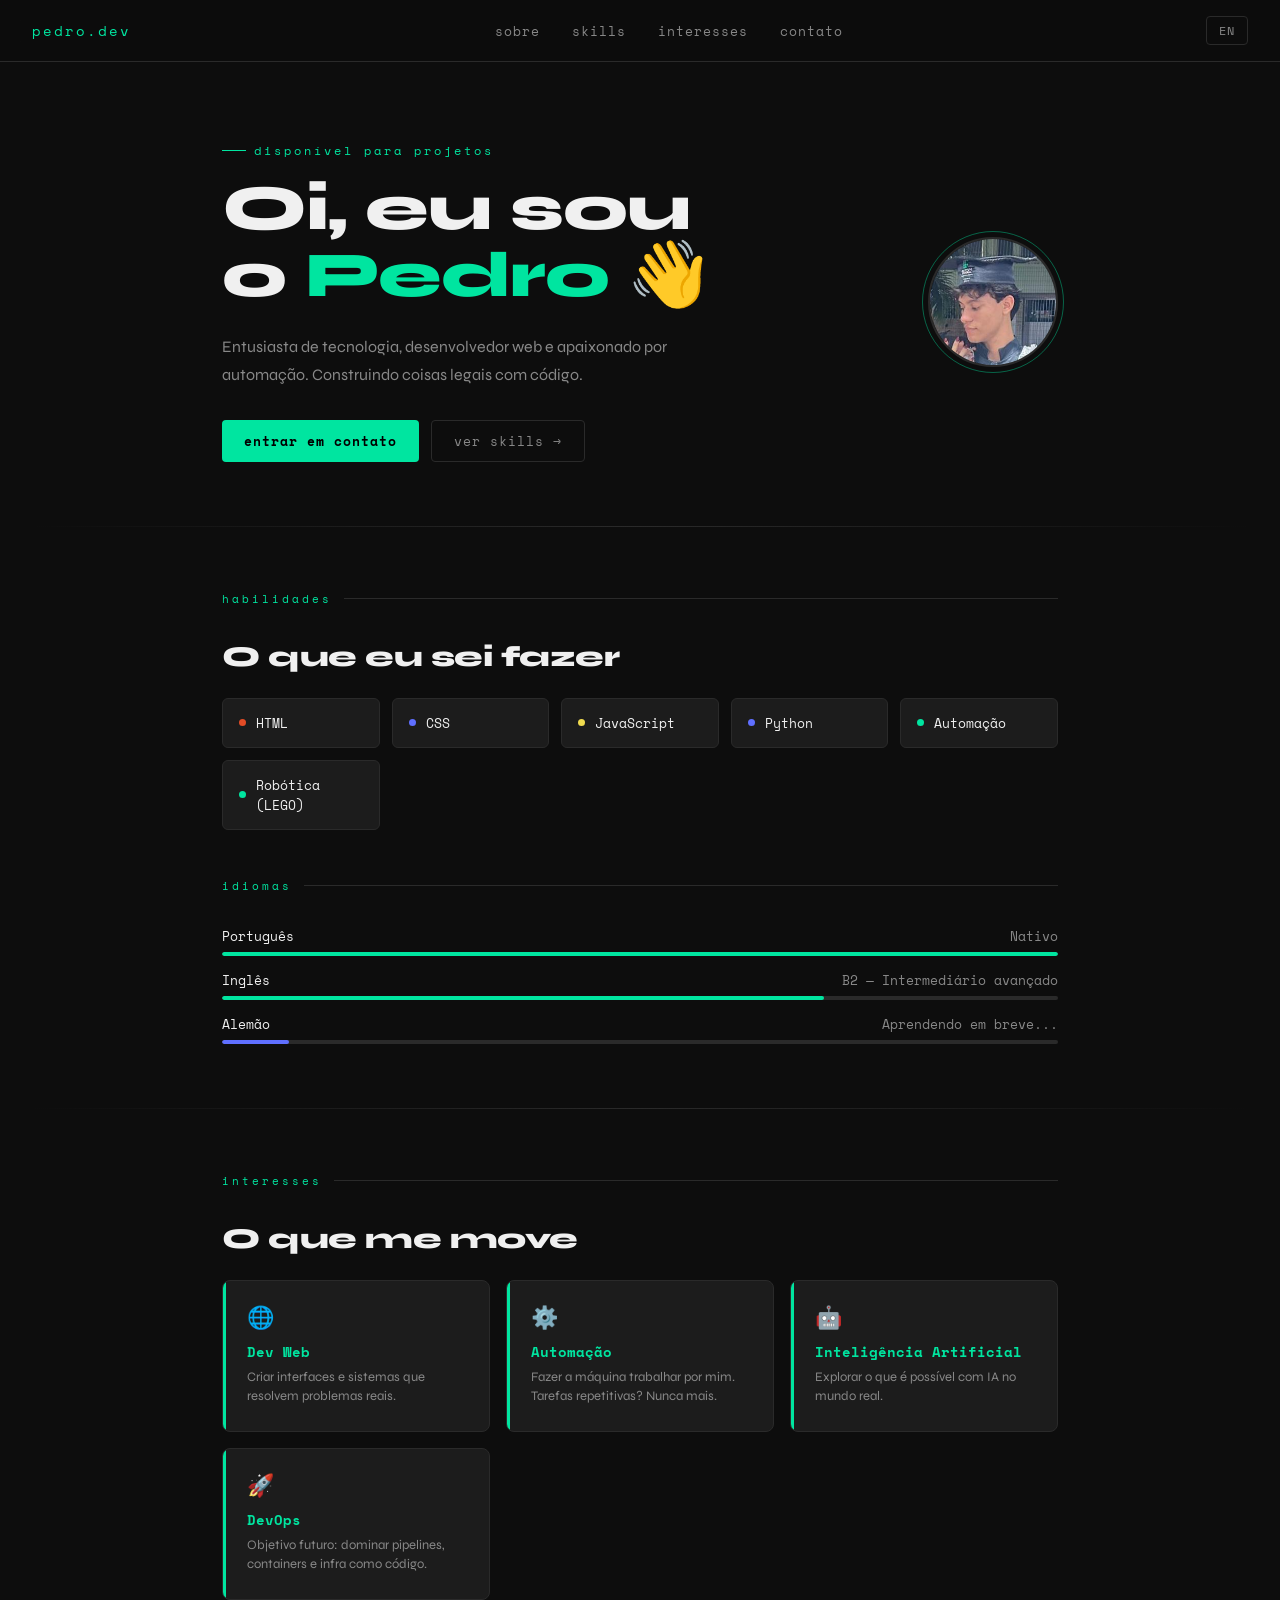
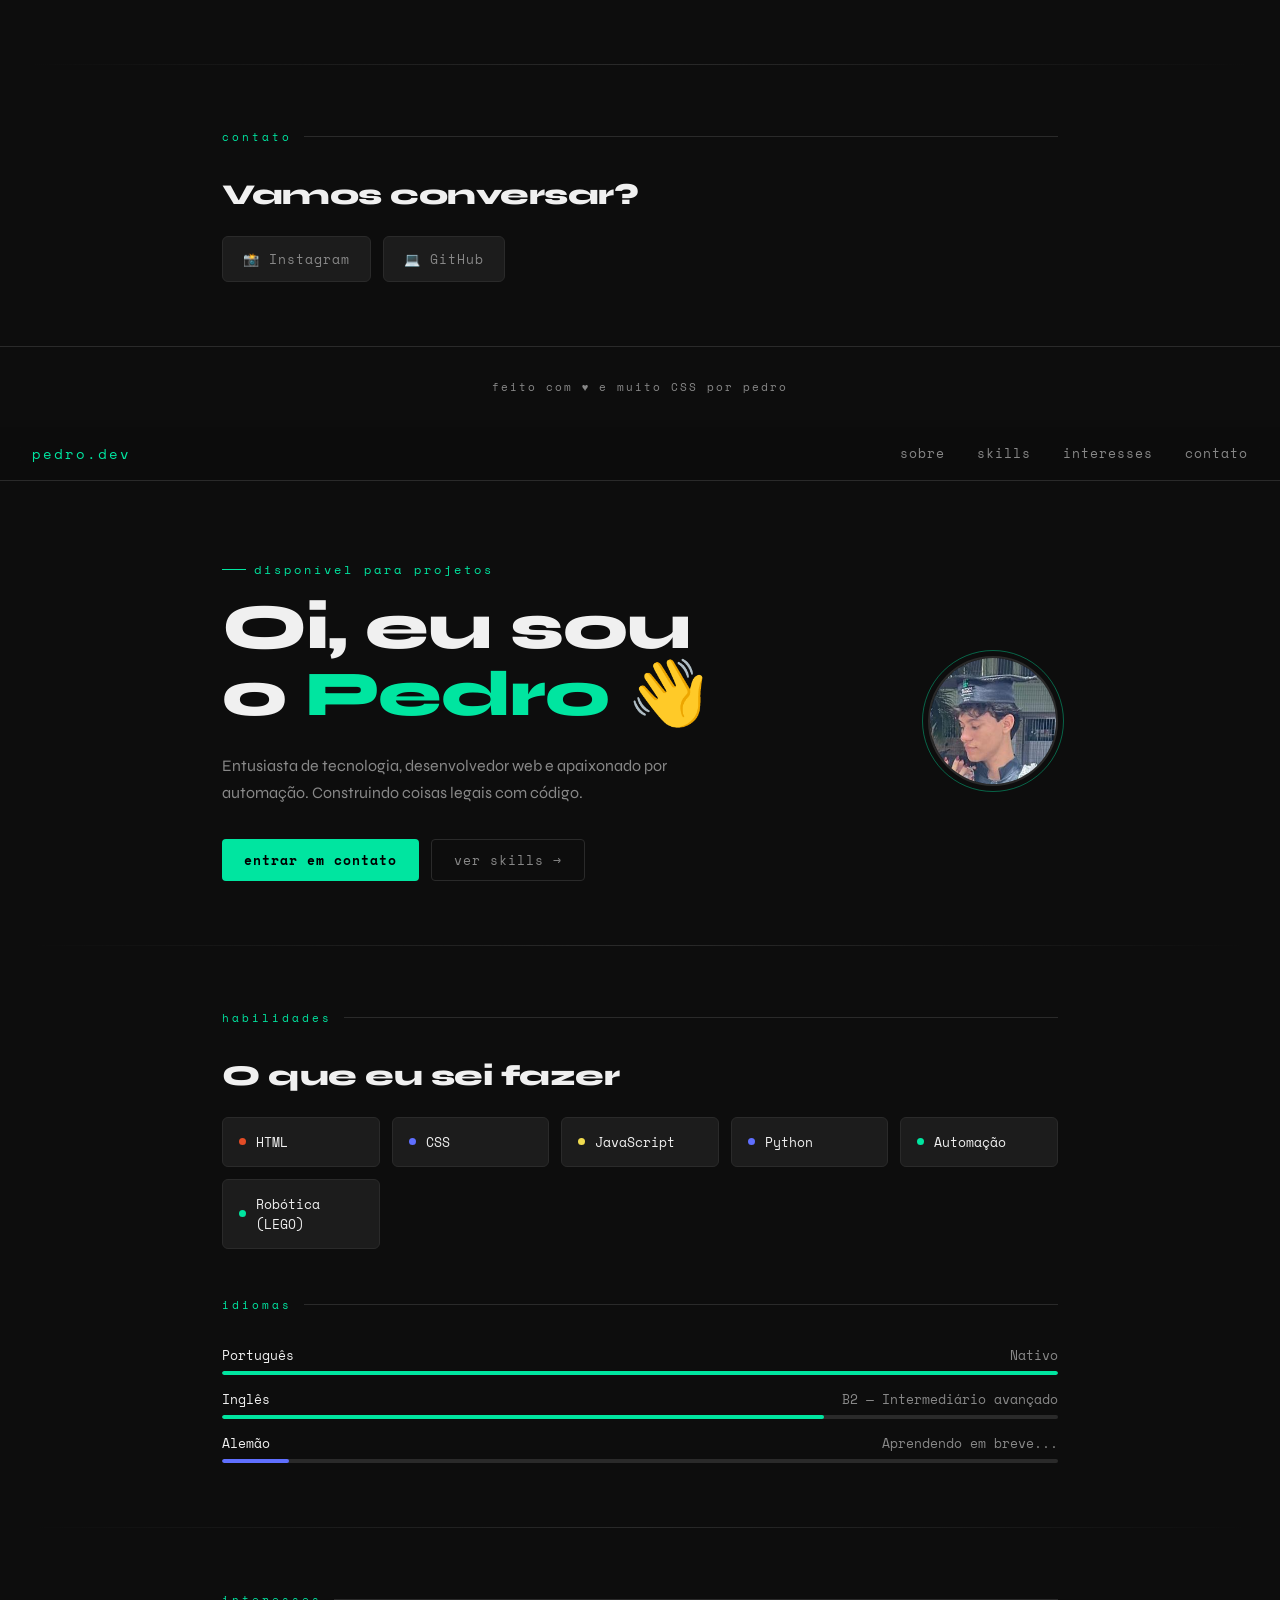
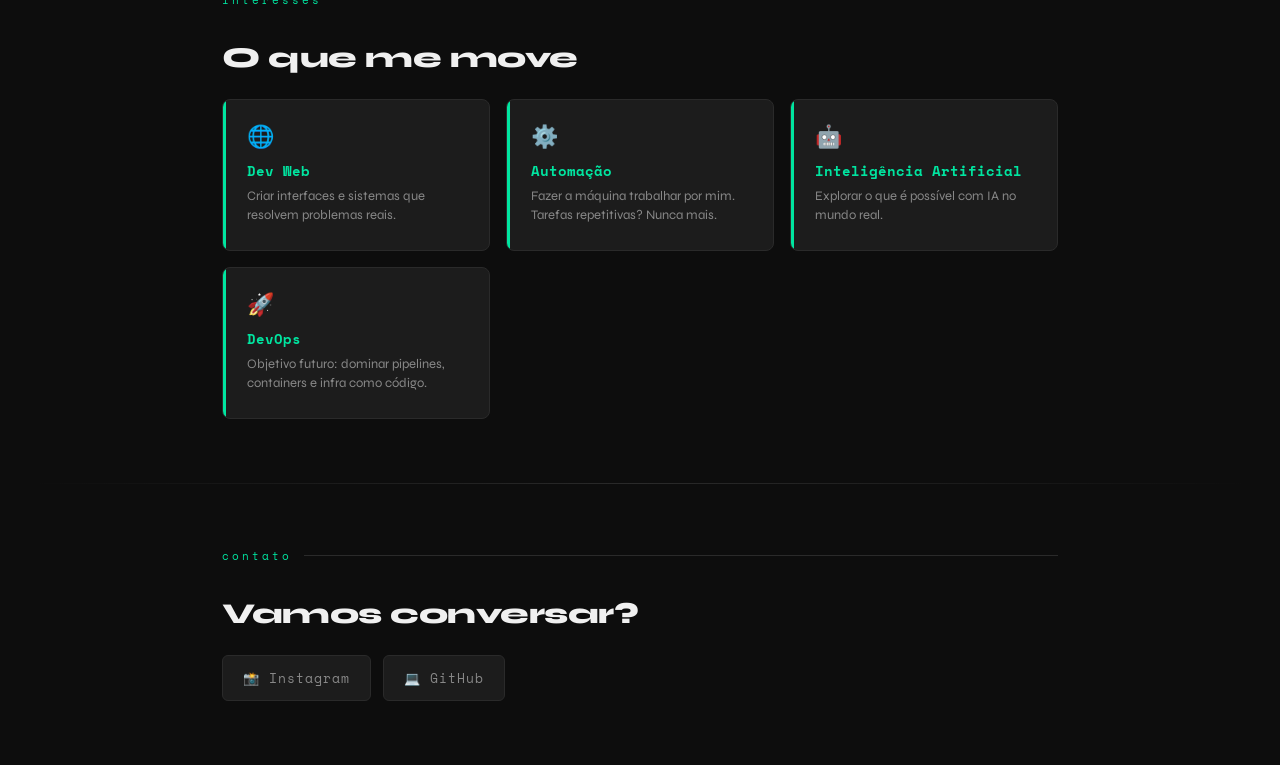
==== commit 9be0b64c: "Merge branch 'main' of https://github.com/byPeddro/Portifolio" ====
--- a/index.html
+++ b/index.html
@@ -129,4 +129,130 @@
 <script src="traducao.js"></script>
 </body>
 </html>
+<!DOCTYPE html>
+<html lang="pt-BR">
+<head>
+<meta charset="UTF-8">
+<meta name="viewport" content="width=device-width, initial-scale=1.0">
+<title>Pedro | Dev & Automação</title>
+<link rel="stylesheet" href="aparencia.css">
+<link href="https://fonts.googleapis.com/css2?family=Space+Mono:wght@400;700&family=Syne:wght@400;700;800&display=swap" rel="stylesheet">
+</head>
+<body>
+ 
+<nav>
+  <div class="nav-logo">pedro.dev</div>
+  <ul class="nav-links">
+    <li><a href="#sobre">sobre</a></li>
+    <li><a href="#skills">skills</a></li>
+    <li><a href="#interesses">interesses</a></li>
+    <li><a href="#contato">contato</a></li>
+  </ul>
+</nav>
+ 
+<div class="hero" id="sobre">
+  <div>
+    <div class="hero-tag">disponível para projetos</div>
+    <h1>Oi, eu sou<br>o <span>Pedro</span> 👋</h1>
+    <p class="hero-desc">Entusiasta de tecnologia, desenvolvedor web e apaixonado por automação. Construindo coisas legais com código.</p>
+    <div class="btn-group">
+      <a href="#contato" class="btn btn-primary">entrar em contato</a>
+      <a href="#skills" class="btn btn-ghost">ver skills →</a>
+    </div>
+  </div>
+  <div class="avatar-wrap">
+    <!-- Troca o div abaixo por: <img src="sua-foto.jpg" alt="Pedro" class="avatar"> -->
+    <img src="foto minha.png" alt="Pedro" class="avatar">
+  </div>
+</div>
+ 
+<div class="divider"></div>
+ 
+<section id="skills">
+  <div class="section-label">habilidades</div>
+  <h2>O que eu sei fazer</h2>
+  <div class="skills-grid">
+    <div class="skill-chip"><span class="skill-dot red"></span>HTML</div>
+    <div class="skill-chip"><span class="skill-dot blue"></span>CSS</div>
+    <div class="skill-chip"><span class="skill-dot yellow"></span>JavaScript</div>
+    <div class="skill-chip"><span class="skill-dot blue"></span>Python</div>
+    <div class="skill-chip"><span class="skill-dot"></span>Automação</div>
+    <div class="skill-chip"><span class="skill-dot"></span>Robótica (LEGO)</div>
+  </div>
+ 
+  <div style="margin-top:3rem;">
+    <div class="section-label">idiomas</div>
+    <div class="lang-bar-wrap">
+      <div class="lang-item">
+        <div class="lang-meta">
+          <span class="lang-name">Português</span>
+          <span class="lang-level">Nativo</span>
+        </div>
+        <div class="lang-track"><div class="lang-fill" style="width:100%"></div></div>
+      </div>
+      <div class="lang-item">
+        <div class="lang-meta">
+          <span class="lang-name">Inglês</span>
+          <span class="lang-level">B2 — Intermediário avançado</span>
+        </div>
+        <div class="lang-track"><div class="lang-fill" style="width:72%"></div></div>
+      </div>
+      <div class="lang-item">
+        <div class="lang-meta">
+          <span class="lang-name">Alemão</span>
+          <span class="lang-level">Aprendendo em breve...</span>
+        </div>
+        <div class="lang-track"><div class="lang-fill blue" style="width:8%"></div></div>
+      </div>
+    </div>
+  </div>
+</section>
+ 
+<div class="divider"></div>
+ 
+<section id="interesses">
+  <div class="section-label">interesses</div>
+  <h2>O que me move</h2>
+  <div class="interests-grid">
+    <div class="interest-card">
+      <div class="interest-icon">🌐</div>
+      <h3>Dev Web</h3>
+      <p>Criar interfaces e sistemas que resolvem problemas reais.</p>
+    </div>
+    <div class="interest-card">
+      <div class="interest-icon">⚙️</div>
+      <h3>Automação</h3>
+      <p>Fazer a máquina trabalhar por mim. Tarefas repetitivas? Nunca mais.</p>
+    </div>
+    <div class="interest-card">
+      <div class="interest-icon">🤖</div>
+      <h3>Inteligência Artificial</h3>
+      <p>Explorar o que é possível com IA no mundo real.</p>
+    </div>
+    <div class="interest-card">
+      <div class="interest-icon">🚀</div>
+      <h3>DevOps</h3>
+      <p>Objetivo futuro: dominar pipelines, containers e infra como código.</p>
+    </div>
+  </div>
+</section>
+ 
+<div class="divider"></div>
+ 
+<section id="contato">
+  <div class="section-label">contato</div>
+  <h2>Vamos conversar?</h2>
+  <div class="contact-grid">
+    <!-- Troca o href pelo seu link real -->
+    <a href="https://www.instagram.com/peedroyx/" class="contact-link">
+      📸 Instagram
+    </a>
+    <a href="https://github.com/byPeddro" class="contact-link">
+      💻 GitHub
+    </a>
+  </div>
+</section>
+ 
+</body>
+</html>
  
--- a/aparencia.css
+++ b/aparencia.css
@@ -1,3 +1,4 @@
+ HEAD
 
   *, *::before, *::after { margin: 0; padding: 0; box-sizing: border-box; }
  
@@ -405,4 +406,395 @@
     letter-spacing: 2px;
   }
  
+
+  *, *::before, *::after { margin: 0; padding: 0; box-sizing: border-box; }
+ 
+  :root {
+    --bg: #0d0d0d;
+    --surface: #161616;
+    --card: #1c1c1c;
+    --border: #2a2a2a;
+    --accent: #00e5a0;
+    --accent2: #5f6fff;
+    --text: #f0f0f0;
+    --muted: #888;
+    --mono: 'Space Mono', monospace;
+    --sans: 'Syne', sans-serif;
+  }
+ 
+  body {
+    background: var(--bg);
+    color: var(--text);
+    font-family: var(--sans);
+    min-height: 100vh;
+  }
+ 
+  nav {
+    position: sticky;
+    top: 0;
+    z-index: 100;
+    background: rgba(13,13,13,0.85);
+    backdrop-filter: blur(12px);
+    border-bottom: 1px solid var(--border);
+    padding: 1rem 2rem;
+    display: flex;
+    align-items: center;
+    justify-content: space-between;
+  }
+ 
+  .nav-logo {
+    font-family: var(--mono);
+    font-size: 14px;
+    color: var(--accent);
+    letter-spacing: 2px;
+  }
+ 
+  .nav-links {
+    display: flex;
+    gap: 2rem;
+    list-style: none;
+  }
+ 
+  .nav-links a {
+    color: var(--muted);
+    text-decoration: none;
+    font-size: 13px;
+    font-family: var(--mono);
+    letter-spacing: 1px;
+    transition: color 0.2s;
+  }
+ 
+  .nav-links a:hover { color: var(--accent); }
+ 
+  .hero {
+    padding: 5rem 2rem 4rem;
+    max-width: 900px;
+    margin: 0 auto;
+    display: grid;
+    grid-template-columns: 1fr auto;
+    gap: 3rem;
+    align-items: center;
+  }
+ 
+  .hero-tag {
+    font-family: var(--mono);
+    font-size: 12px;
+    color: var(--accent);
+    letter-spacing: 3px;
+    margin-bottom: 1rem;
+    display: flex;
+    align-items: center;
+    gap: 8px;
+  }
+ 
+  .hero-tag::before {
+    content: '';
+    width: 24px;
+    height: 1px;
+    background: var(--accent);
+    display: inline-block;
+  }
+ 
+  h1 {
+    font-size: clamp(2.5rem, 6vw, 4rem);
+    font-weight: 800;
+    line-height: 1.05;
+    letter-spacing: -1px;
+    margin-bottom: 1.5rem;
+  }
+ 
+  h1 span { color: var(--accent); }
+ 
+  .hero-desc {
+    color: var(--muted);
+    font-size: 16px;
+    line-height: 1.7;
+    max-width: 480px;
+    margin-bottom: 2rem;
+  }
+ 
+  .avatar-wrap { position: relative; }
+ 
+  .avatar-wrap::before {
+    content: '';
+    position: absolute;
+    inset: -6px;
+    border: 1.5px solid var(--accent);
+    border-radius: 50%;
+    opacity: 0.4;
+    animation: pulse 3s ease-in-out infinite;
+  }
+ 
+  @keyframes pulse {
+    0%, 100% { transform: scale(1); opacity: 0.4; }
+    50% { transform: scale(1.04); opacity: 0.8; }
+  }
+ 
+  .avatar {
+    width: 130px;
+    height: 130px;
+    border-radius: 50%;
+    object-fit: cover;
+    border: 2px solid var(--border);
+    display: block;
+  }
+ 
+  .avatar-placeholder {
+    width: 130px;
+    height: 130px;
+    border-radius: 50%;
+    background: var(--card);
+    border: 2px solid var(--border);
+    display: flex;
+    align-items: center;
+    justify-content: center;
+    font-size: 40px;
+    font-weight: 800;
+    color: var(--accent);
+    font-family: var(--mono);
+  }
+ 
+  .btn-group {
+    display: flex;
+    gap: 12px;
+    flex-wrap: wrap;
+  }
+ 
+  .btn {
+    display: inline-flex;
+    align-items: center;
+    gap: 8px;
+    padding: 10px 22px;
+    border-radius: 4px;
+    font-family: var(--mono);
+    font-size: 13px;
+    letter-spacing: 1px;
+    text-decoration: none;
+    transition: all 0.2s;
+    cursor: pointer;
+    border: none;
+  }
+ 
+  .btn-primary {
+    background: var(--accent);
+    color: #000;
+    font-weight: 700;
+  }
+ 
+  .btn-primary:hover {
+    background: #00ffb3;
+    transform: translateY(-1px);
+  }
+ 
+  .btn-ghost {
+    background: transparent;
+    color: var(--muted);
+    border: 1px solid var(--border);
+  }
+ 
+  .btn-ghost:hover {
+    border-color: var(--accent);
+    color: var(--accent);
+    transform: translateY(-1px);
+  }
+ 
+  .divider {
+    height: 1px;
+    background: linear-gradient(to right, transparent, var(--border), transparent);
+    margin: 0 2rem;
+  }
+ 
+  section {
+    max-width: 900px;
+    margin: 0 auto;
+    padding: 4rem 2rem;
+  }
+ 
+  .section-label {
+    font-family: var(--mono);
+    font-size: 11px;
+    color: var(--accent);
+    letter-spacing: 3px;
+    margin-bottom: 2rem;
+    display: flex;
+    align-items: center;
+    gap: 12px;
+  }
+ 
+  .section-label::after {
+    content: '';
+    flex: 1;
+    height: 1px;
+    background: var(--border);
+  }
+ 
+  h2 {
+    font-size: 1.8rem;
+    font-weight: 800;
+    margin-bottom: 1.5rem;
+    letter-spacing: -0.5px;
+  }
+ 
+  .skills-grid {
+    display: grid;
+    grid-template-columns: repeat(auto-fit, minmax(140px, 1fr));
+    gap: 12px;
+  }
+ 
+  .skill-chip {
+    background: var(--card);
+    border: 1px solid var(--border);
+    border-radius: 6px;
+    padding: 14px 16px;
+    font-family: var(--mono);
+    font-size: 13px;
+    color: var(--text);
+    display: flex;
+    align-items: center;
+    gap: 10px;
+    transition: border-color 0.2s, transform 0.2s;
+  }
+ 
+  .skill-chip:hover {
+    border-color: var(--accent);
+    transform: translateY(-2px);
+  }
+ 
+  .skill-dot {
+    width: 7px;
+    height: 7px;
+    border-radius: 50%;
+    background: var(--accent);
+    flex-shrink: 0;
+  }
+ 
+  .skill-dot.blue { background: var(--accent2); }
+  .skill-dot.yellow { background: #f0db4f; }
+  .skill-dot.red { background: #e34c26; }
+ 
+  .interests-grid {
+    display: grid;
+    grid-template-columns: repeat(auto-fit, minmax(220px, 1fr));
+    gap: 16px;
+  }
+ 
+  .interest-card {
+    background: var(--card);
+    border: 1px solid var(--border);
+    border-radius: 8px;
+    padding: 1.5rem;
+    transition: border-color 0.2s, transform 0.2s;
+    position: relative;
+    overflow: hidden;
+  }
+ 
+  .interest-card::before {
+    content: '';
+    position: absolute;
+    top: 0; left: 0;
+    width: 3px;
+    height: 100%;
+    background: var(--accent);
+  }
+ 
+  .interest-card:hover {
+    border-color: var(--accent);
+    transform: translateY(-2px);
+  }
+ 
+  .interest-icon { font-size: 22px; margin-bottom: 10px; }
+ 
+  .interest-card h3 {
+    font-size: 14px;
+    font-weight: 700;
+    margin-bottom: 6px;
+    font-family: var(--mono);
+    color: var(--accent);
+  }
+ 
+  .interest-card p {
+    font-size: 13px;
+    color: var(--muted);
+    line-height: 1.5;
+  }
+ 
+  .lang-bar-wrap {
+    display: flex;
+    flex-direction: column;
+    gap: 14px;
+  }
+ 
+  .lang-item { display: flex; flex-direction: column; gap: 6px; }
+ 
+  .lang-meta {
+    display: flex;
+    justify-content: space-between;
+    font-family: var(--mono);
+    font-size: 13px;
+  }
+ 
+  .lang-name { color: var(--text); }
+  .lang-level { color: var(--muted); }
+ 
+  .lang-track {
+    height: 4px;
+    background: var(--border);
+    border-radius: 2px;
+    overflow: hidden;
+  }
+ 
+  .lang-fill {
+    height: 100%;
+    border-radius: 2px;
+    background: var(--accent);
+    transform-origin: left;
+    animation: fillIn 1s ease forwards;
+  }
+ 
+  .lang-fill.blue { background: var(--accent2); }
+ 
+  @keyframes fillIn {
+    from { transform: scaleX(0); }
+    to { transform: scaleX(1); }
+  }
+ 
+  .contact-grid {
+    display: flex;
+    gap: 12px;
+    flex-wrap: wrap;
+  }
+ 
+  .contact-link {
+    display: inline-flex;
+    align-items: center;
+    gap: 10px;
+    padding: 12px 20px;
+    background: var(--card);
+    border: 1px solid var(--border);
+    border-radius: 6px;
+    color: var(--muted);
+    text-decoration: none;
+    font-family: var(--mono);
+    font-size: 13px;
+    letter-spacing: 1px;
+    transition: all 0.2s;
+  }
+ 
+  .contact-link:hover {
+    border-color: var(--accent);
+    color: var(--accent);
+    transform: translateY(-2px);
+  }
+ 
+  footer {
+    border-top: 1px solid var(--border);
+    padding: 2rem;
+    text-align: center;
+    font-family: var(--mono);
+    font-size: 11px;
+    color: var(--muted);
+    letter-spacing: 2px;
+  }
+ 
+>>>>>>> 8a88baec1972ecb013e1469affa5f5c26931ffd3
   footer span { color: var(--accent); }
--- a/aparencia.css
+++ b/aparencia.css
@@ -1,3 +1,4 @@
+ HEAD
 
   *, *::before, *::after { margin: 0; padding: 0; box-sizing: border-box; }
  
@@ -405,4 +406,395 @@
     letter-spacing: 2px;
   }
  
+
+  *, *::before, *::after { margin: 0; padding: 0; box-sizing: border-box; }
+ 
+  :root {
+    --bg: #0d0d0d;
+    --surface: #161616;
+    --card: #1c1c1c;
+    --border: #2a2a2a;
+    --accent: #00e5a0;
+    --accent2: #5f6fff;
+    --text: #f0f0f0;
+    --muted: #888;
+    --mono: 'Space Mono', monospace;
+    --sans: 'Syne', sans-serif;
+  }
+ 
+  body {
+    background: var(--bg);
+    color: var(--text);
+    font-family: var(--sans);
+    min-height: 100vh;
+  }
+ 
+  nav {
+    position: sticky;
+    top: 0;
+    z-index: 100;
+    background: rgba(13,13,13,0.85);
+    backdrop-filter: blur(12px);
+    border-bottom: 1px solid var(--border);
+    padding: 1rem 2rem;
+    display: flex;
+    align-items: center;
+    justify-content: space-between;
+  }
+ 
+  .nav-logo {
+    font-family: var(--mono);
+    font-size: 14px;
+    color: var(--accent);
+    letter-spacing: 2px;
+  }
+ 
+  .nav-links {
+    display: flex;
+    gap: 2rem;
+    list-style: none;
+  }
+ 
+  .nav-links a {
+    color: var(--muted);
+    text-decoration: none;
+    font-size: 13px;
+    font-family: var(--mono);
+    letter-spacing: 1px;
+    transition: color 0.2s;
+  }
+ 
+  .nav-links a:hover { color: var(--accent); }
+ 
+  .hero {
+    padding: 5rem 2rem 4rem;
+    max-width: 900px;
+    margin: 0 auto;
+    display: grid;
+    grid-template-columns: 1fr auto;
+    gap: 3rem;
+    align-items: center;
+  }
+ 
+  .hero-tag {
+    font-family: var(--mono);
+    font-size: 12px;
+    color: var(--accent);
+    letter-spacing: 3px;
+    margin-bottom: 1rem;
+    display: flex;
+    align-items: center;
+    gap: 8px;
+  }
+ 
+  .hero-tag::before {
+    content: '';
+    width: 24px;
+    height: 1px;
+    background: var(--accent);
+    display: inline-block;
+  }
+ 
+  h1 {
+    font-size: clamp(2.5rem, 6vw, 4rem);
+    font-weight: 800;
+    line-height: 1.05;
+    letter-spacing: -1px;
+    margin-bottom: 1.5rem;
+  }
+ 
+  h1 span { color: var(--accent); }
+ 
+  .hero-desc {
+    color: var(--muted);
+    font-size: 16px;
+    line-height: 1.7;
+    max-width: 480px;
+    margin-bottom: 2rem;
+  }
+ 
+  .avatar-wrap { position: relative; }
+ 
+  .avatar-wrap::before {
+    content: '';
+    position: absolute;
+    inset: -6px;
+    border: 1.5px solid var(--accent);
+    border-radius: 50%;
+    opacity: 0.4;
+    animation: pulse 3s ease-in-out infinite;
+  }
+ 
+  @keyframes pulse {
+    0%, 100% { transform: scale(1); opacity: 0.4; }
+    50% { transform: scale(1.04); opacity: 0.8; }
+  }
+ 
+  .avatar {
+    width: 130px;
+    height: 130px;
+    border-radius: 50%;
+    object-fit: cover;
+    border: 2px solid var(--border);
+    display: block;
+  }
+ 
+  .avatar-placeholder {
+    width: 130px;
+    height: 130px;
+    border-radius: 50%;
+    background: var(--card);
+    border: 2px solid var(--border);
+    display: flex;
+    align-items: center;
+    justify-content: center;
+    font-size: 40px;
+    font-weight: 800;
+    color: var(--accent);
+    font-family: var(--mono);
+  }
+ 
+  .btn-group {
+    display: flex;
+    gap: 12px;
+    flex-wrap: wrap;
+  }
+ 
+  .btn {
+    display: inline-flex;
+    align-items: center;
+    gap: 8px;
+    padding: 10px 22px;
+    border-radius: 4px;
+    font-family: var(--mono);
+    font-size: 13px;
+    letter-spacing: 1px;
+    text-decoration: none;
+    transition: all 0.2s;
+    cursor: pointer;
+    border: none;
+  }
+ 
+  .btn-primary {
+    background: var(--accent);
+    color: #000;
+    font-weight: 700;
+  }
+ 
+  .btn-primary:hover {
+    background: #00ffb3;
+    transform: translateY(-1px);
+  }
+ 
+  .btn-ghost {
+    background: transparent;
+    color: var(--muted);
+    border: 1px solid var(--border);
+  }
+ 
+  .btn-ghost:hover {
+    border-color: var(--accent);
+    color: var(--accent);
+    transform: translateY(-1px);
+  }
+ 
+  .divider {
+    height: 1px;
+    background: linear-gradient(to right, transparent, var(--border), transparent);
+    margin: 0 2rem;
+  }
+ 
+  section {
+    max-width: 900px;
+    margin: 0 auto;
+    padding: 4rem 2rem;
+  }
+ 
+  .section-label {
+    font-family: var(--mono);
+    font-size: 11px;
+    color: var(--accent);
+    letter-spacing: 3px;
+    margin-bottom: 2rem;
+    display: flex;
+    align-items: center;
+    gap: 12px;
+  }
+ 
+  .section-label::after {
+    content: '';
+    flex: 1;
+    height: 1px;
+    background: var(--border);
+  }
+ 
+  h2 {
+    font-size: 1.8rem;
+    font-weight: 800;
+    margin-bottom: 1.5rem;
+    letter-spacing: -0.5px;
+  }
+ 
+  .skills-grid {
+    display: grid;
+    grid-template-columns: repeat(auto-fit, minmax(140px, 1fr));
+    gap: 12px;
+  }
+ 
+  .skill-chip {
+    background: var(--card);
+    border: 1px solid var(--border);
+    border-radius: 6px;
+    padding: 14px 16px;
+    font-family: var(--mono);
+    font-size: 13px;
+    color: var(--text);
+    display: flex;
+    align-items: center;
+    gap: 10px;
+    transition: border-color 0.2s, transform 0.2s;
+  }
+ 
+  .skill-chip:hover {
+    border-color: var(--accent);
+    transform: translateY(-2px);
+  }
+ 
+  .skill-dot {
+    width: 7px;
+    height: 7px;
+    border-radius: 50%;
+    background: var(--accent);
+    flex-shrink: 0;
+  }
+ 
+  .skill-dot.blue { background: var(--accent2); }
+  .skill-dot.yellow { background: #f0db4f; }
+  .skill-dot.red { background: #e34c26; }
+ 
+  .interests-grid {
+    display: grid;
+    grid-template-columns: repeat(auto-fit, minmax(220px, 1fr));
+    gap: 16px;
+  }
+ 
+  .interest-card {
+    background: var(--card);
+    border: 1px solid var(--border);
+    border-radius: 8px;
+    padding: 1.5rem;
+    transition: border-color 0.2s, transform 0.2s;
+    position: relative;
+    overflow: hidden;
+  }
+ 
+  .interest-card::before {
+    content: '';
+    position: absolute;
+    top: 0; left: 0;
+    width: 3px;
+    height: 100%;
+    background: var(--accent);
+  }
+ 
+  .interest-card:hover {
+    border-color: var(--accent);
+    transform: translateY(-2px);
+  }
+ 
+  .interest-icon { font-size: 22px; margin-bottom: 10px; }
+ 
+  .interest-card h3 {
+    font-size: 14px;
+    font-weight: 700;
+    margin-bottom: 6px;
+    font-family: var(--mono);
+    color: var(--accent);
+  }
+ 
+  .interest-card p {
+    font-size: 13px;
+    color: var(--muted);
+    line-height: 1.5;
+  }
+ 
+  .lang-bar-wrap {
+    display: flex;
+    flex-direction: column;
+    gap: 14px;
+  }
+ 
+  .lang-item { display: flex; flex-direction: column; gap: 6px; }
+ 
+  .lang-meta {
+    display: flex;
+    justify-content: space-between;
+    font-family: var(--mono);
+    font-size: 13px;
+  }
+ 
+  .lang-name { color: var(--text); }
+  .lang-level { color: var(--muted); }
+ 
+  .lang-track {
+    height: 4px;
+    background: var(--border);
+    border-radius: 2px;
+    overflow: hidden;
+  }
+ 
+  .lang-fill {
+    height: 100%;
+    border-radius: 2px;
+    background: var(--accent);
+    transform-origin: left;
+    animation: fillIn 1s ease forwards;
+  }
+ 
+  .lang-fill.blue { background: var(--accent2); }
+ 
+  @keyframes fillIn {
+    from { transform: scaleX(0); }
+    to { transform: scaleX(1); }
+  }
+ 
+  .contact-grid {
+    display: flex;
+    gap: 12px;
+    flex-wrap: wrap;
+  }
+ 
+  .contact-link {
+    display: inline-flex;
+    align-items: center;
+    gap: 10px;
+    padding: 12px 20px;
+    background: var(--card);
+    border: 1px solid var(--border);
+    border-radius: 6px;
+    color: var(--muted);
+    text-decoration: none;
+    font-family: var(--mono);
+    font-size: 13px;
+    letter-spacing: 1px;
+    transition: all 0.2s;
+  }
+ 
+  .contact-link:hover {
+    border-color: var(--accent);
+    color: var(--accent);
+    transform: translateY(-2px);
+  }
+ 
+  footer {
+    border-top: 1px solid var(--border);
+    padding: 2rem;
+    text-align: center;
+    font-family: var(--mono);
+    font-size: 11px;
+    color: var(--muted);
+    letter-spacing: 2px;
+  }
+ 
+>>>>>>> 8a88baec1972ecb013e1469affa5f5c26931ffd3
   footer span { color: var(--accent); }
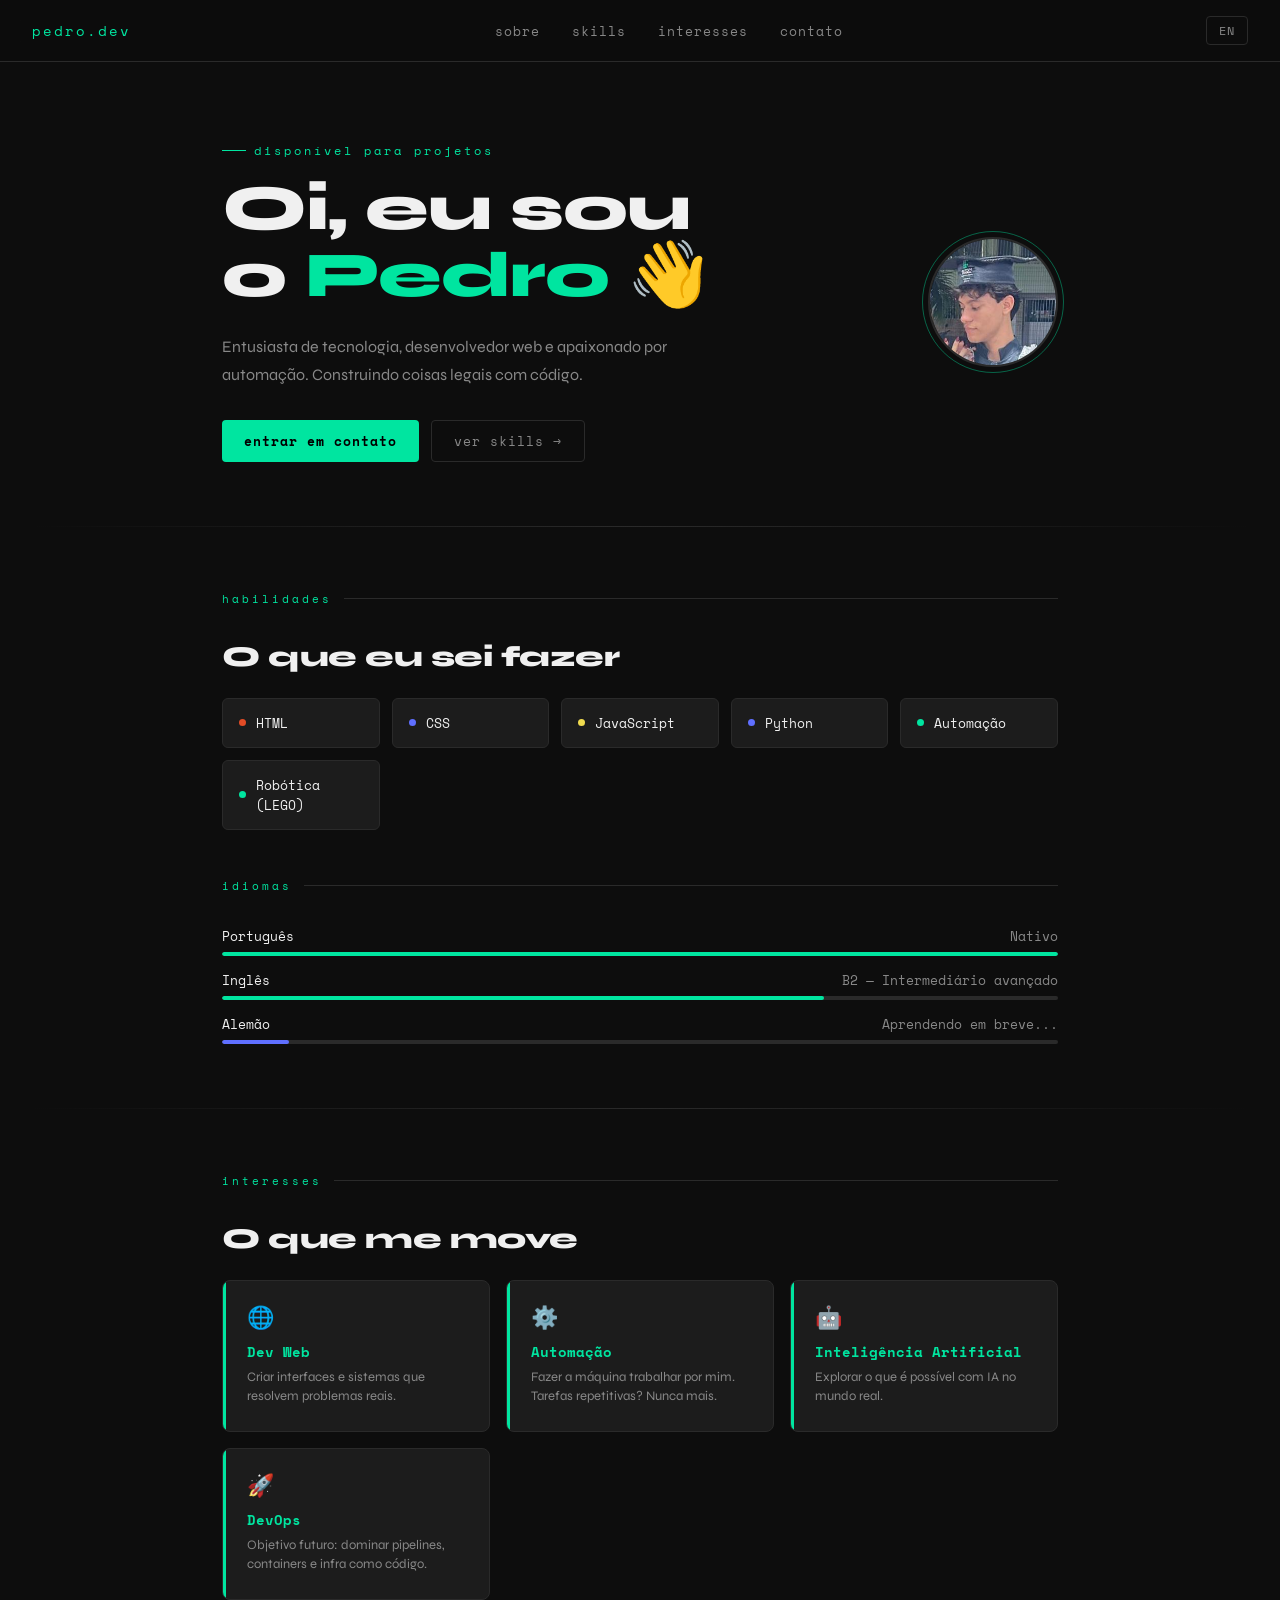
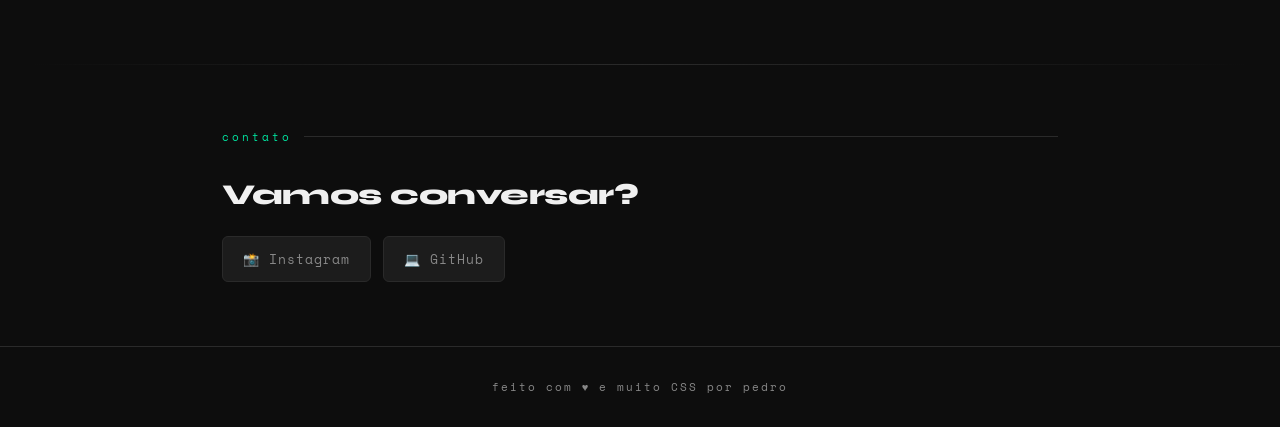
==== commit 089d8a60: "pagina duplicada corrigida git push -u origin main" ====
--- a/index.html
+++ b/index.html
@@ -126,133 +126,6 @@
   feito com <span>♥</span> e muito CSS por pedro
 </footer>
  
-<script src="traducao.js"></script>
+<script src="traducoes.js"></script>
 </body>
 </html>
-<!DOCTYPE html>
-<html lang="pt-BR">
-<head>
-<meta charset="UTF-8">
-<meta name="viewport" content="width=device-width, initial-scale=1.0">
-<title>Pedro | Dev & Automação</title>
-<link rel="stylesheet" href="aparencia.css">
-<link href="https://fonts.googleapis.com/css2?family=Space+Mono:wght@400;700&family=Syne:wght@400;700;800&display=swap" rel="stylesheet">
-</head>
-<body>
- 
-<nav>
-  <div class="nav-logo">pedro.dev</div>
-  <ul class="nav-links">
-    <li><a href="#sobre">sobre</a></li>
-    <li><a href="#skills">skills</a></li>
-    <li><a href="#interesses">interesses</a></li>
-    <li><a href="#contato">contato</a></li>
-  </ul>
-</nav>
- 
-<div class="hero" id="sobre">
-  <div>
-    <div class="hero-tag">disponível para projetos</div>
-    <h1>Oi, eu sou<br>o <span>Pedro</span> 👋</h1>
-    <p class="hero-desc">Entusiasta de tecnologia, desenvolvedor web e apaixonado por automação. Construindo coisas legais com código.</p>
-    <div class="btn-group">
-      <a href="#contato" class="btn btn-primary">entrar em contato</a>
-      <a href="#skills" class="btn btn-ghost">ver skills →</a>
-    </div>
-  </div>
-  <div class="avatar-wrap">
-    <!-- Troca o div abaixo por: <img src="sua-foto.jpg" alt="Pedro" class="avatar"> -->
-    <img src="foto minha.png" alt="Pedro" class="avatar">
-  </div>
-</div>
- 
-<div class="divider"></div>
- 
-<section id="skills">
-  <div class="section-label">habilidades</div>
-  <h2>O que eu sei fazer</h2>
-  <div class="skills-grid">
-    <div class="skill-chip"><span class="skill-dot red"></span>HTML</div>
-    <div class="skill-chip"><span class="skill-dot blue"></span>CSS</div>
-    <div class="skill-chip"><span class="skill-dot yellow"></span>JavaScript</div>
-    <div class="skill-chip"><span class="skill-dot blue"></span>Python</div>
-    <div class="skill-chip"><span class="skill-dot"></span>Automação</div>
-    <div class="skill-chip"><span class="skill-dot"></span>Robótica (LEGO)</div>
-  </div>
- 
-  <div style="margin-top:3rem;">
-    <div class="section-label">idiomas</div>
-    <div class="lang-bar-wrap">
-      <div class="lang-item">
-        <div class="lang-meta">
-          <span class="lang-name">Português</span>
-          <span class="lang-level">Nativo</span>
-        </div>
-        <div class="lang-track"><div class="lang-fill" style="width:100%"></div></div>
-      </div>
-      <div class="lang-item">
-        <div class="lang-meta">
-          <span class="lang-name">Inglês</span>
-          <span class="lang-level">B2 — Intermediário avançado</span>
-        </div>
-        <div class="lang-track"><div class="lang-fill" style="width:72%"></div></div>
-      </div>
-      <div class="lang-item">
-        <div class="lang-meta">
-          <span class="lang-name">Alemão</span>
-          <span class="lang-level">Aprendendo em breve...</span>
-        </div>
-        <div class="lang-track"><div class="lang-fill blue" style="width:8%"></div></div>
-      </div>
-    </div>
-  </div>
-</section>
- 
-<div class="divider"></div>
- 
-<section id="interesses">
-  <div class="section-label">interesses</div>
-  <h2>O que me move</h2>
-  <div class="interests-grid">
-    <div class="interest-card">
-      <div class="interest-icon">🌐</div>
-      <h3>Dev Web</h3>
-      <p>Criar interfaces e sistemas que resolvem problemas reais.</p>
-    </div>
-    <div class="interest-card">
-      <div class="interest-icon">⚙️</div>
-      <h3>Automação</h3>
-      <p>Fazer a máquina trabalhar por mim. Tarefas repetitivas? Nunca mais.</p>
-    </div>
-    <div class="interest-card">
-      <div class="interest-icon">🤖</div>
-      <h3>Inteligência Artificial</h3>
-      <p>Explorar o que é possível com IA no mundo real.</p>
-    </div>
-    <div class="interest-card">
-      <div class="interest-icon">🚀</div>
-      <h3>DevOps</h3>
-      <p>Objetivo futuro: dominar pipelines, containers e infra como código.</p>
-    </div>
-  </div>
-</section>
- 
-<div class="divider"></div>
- 
-<section id="contato">
-  <div class="section-label">contato</div>
-  <h2>Vamos conversar?</h2>
-  <div class="contact-grid">
-    <!-- Troca o href pelo seu link real -->
-    <a href="https://www.instagram.com/peedroyx/" class="contact-link">
-      📸 Instagram
-    </a>
-    <a href="https://github.com/byPeddro" class="contact-link">
-      💻 GitHub
-    </a>
-  </div>
-</section>
- 
-</body>
-</html>
- 
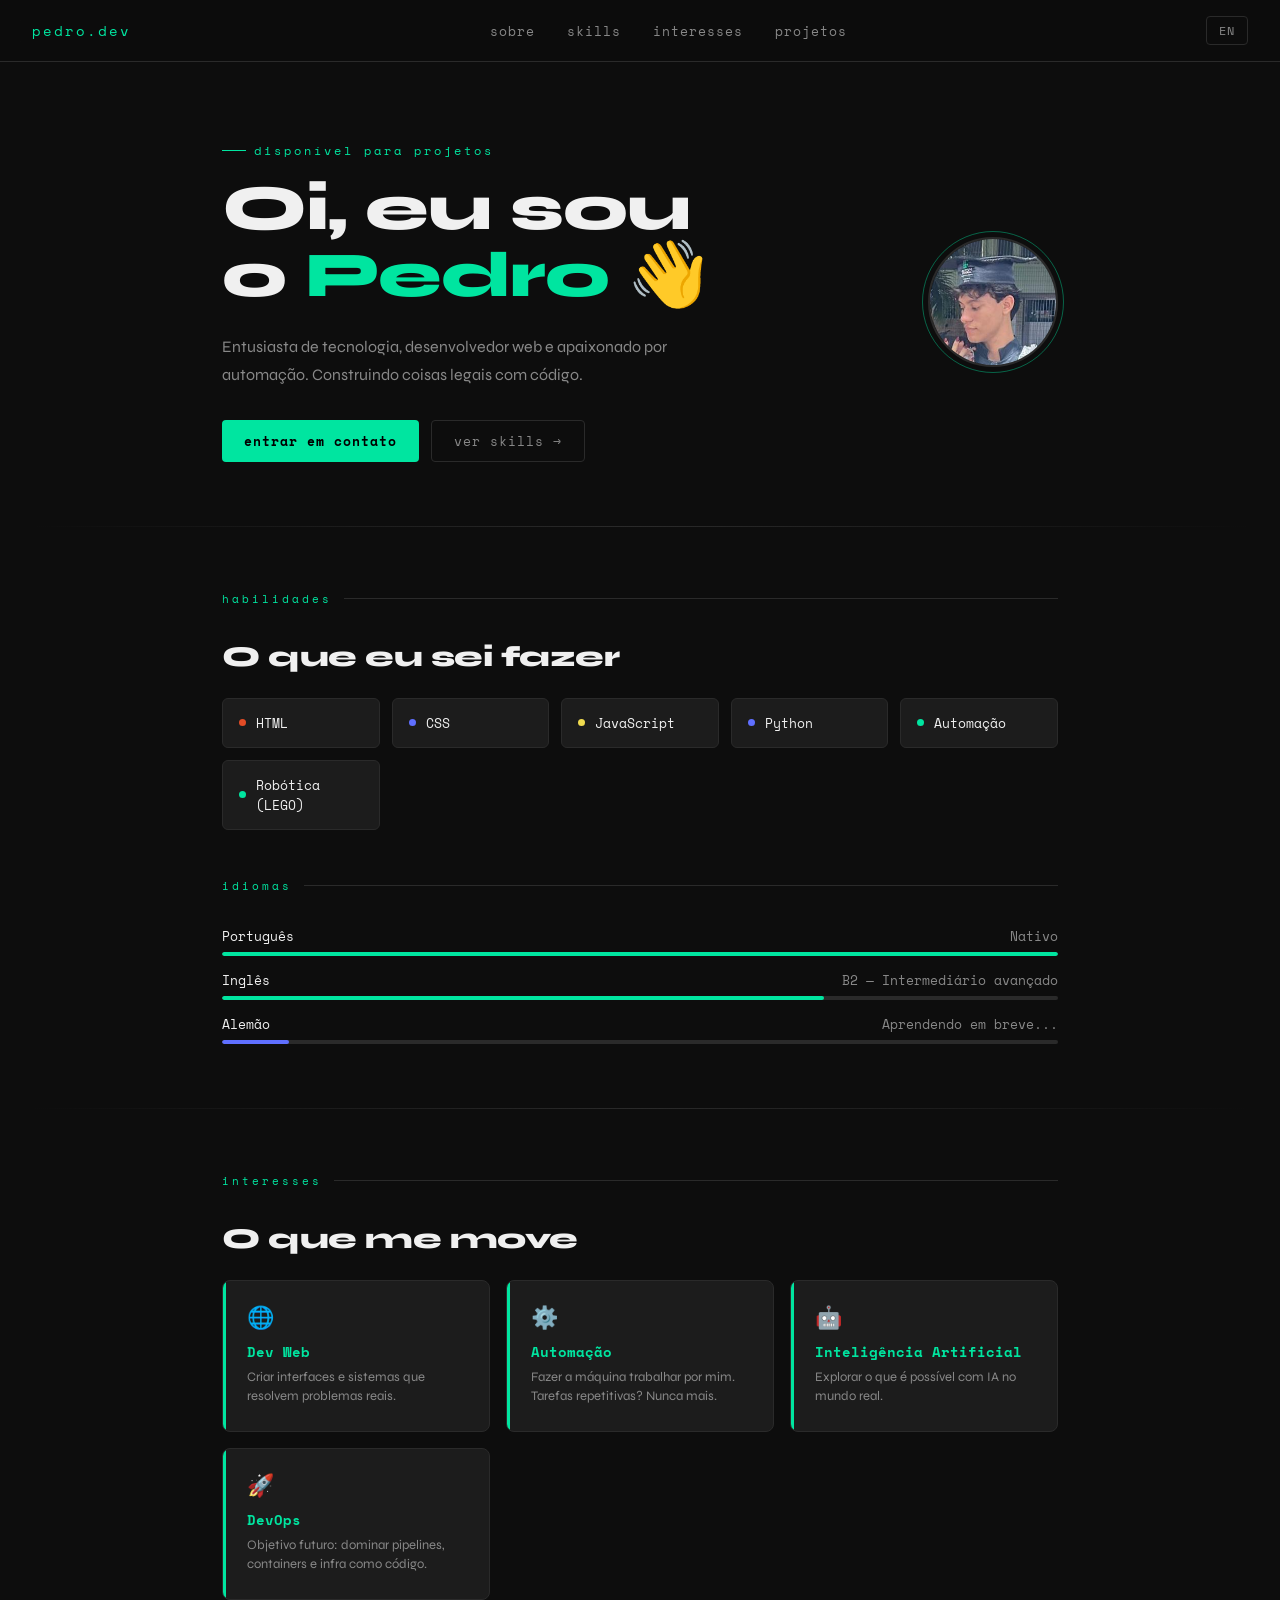
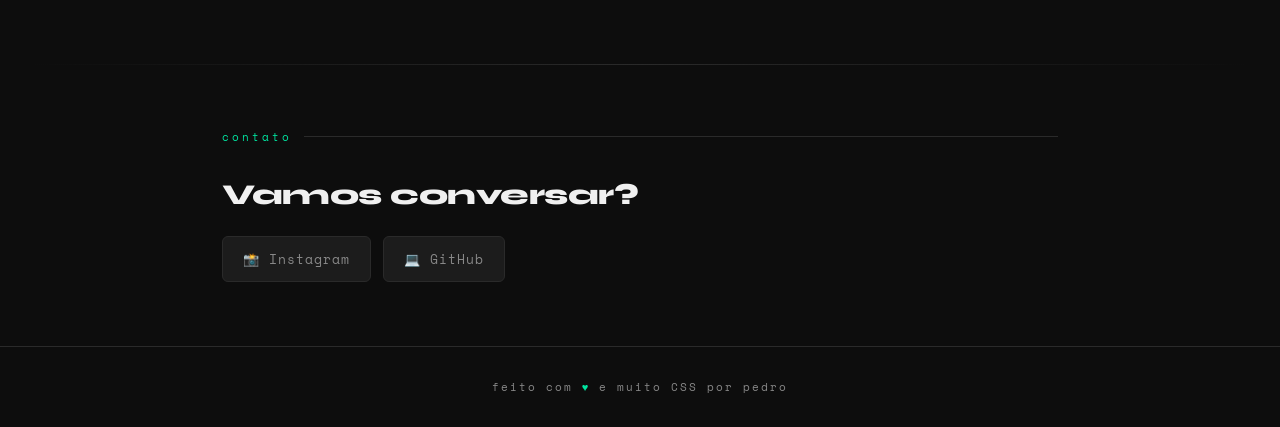
==== commit 1a034e55: "Projeto" ====
--- a/index.html
+++ b/index.html
@@ -14,7 +14,7 @@
     <li><a href="#sobre">sobre</a></li>
     <li><a href="#skills">skills</a></li>
     <li><a href="#interesses">interesses</a></li>
-    <li><a href="#contato">contato</a></li>
+   <li><a href="trabalhos.html">projetos</a></li>
   </ul>
   <button class="lang-toggle" onclick="toggleLang()">EN</button>
 </nav>
--- a/aparencia.css
+++ b/aparencia.css
@@ -796,5 +796,5 @@
     letter-spacing: 2px;
   }
  
->>>>>>> 8a88baec1972ecb013e1469affa5f5c26931ffd3
+
   footer span { color: var(--accent); }
